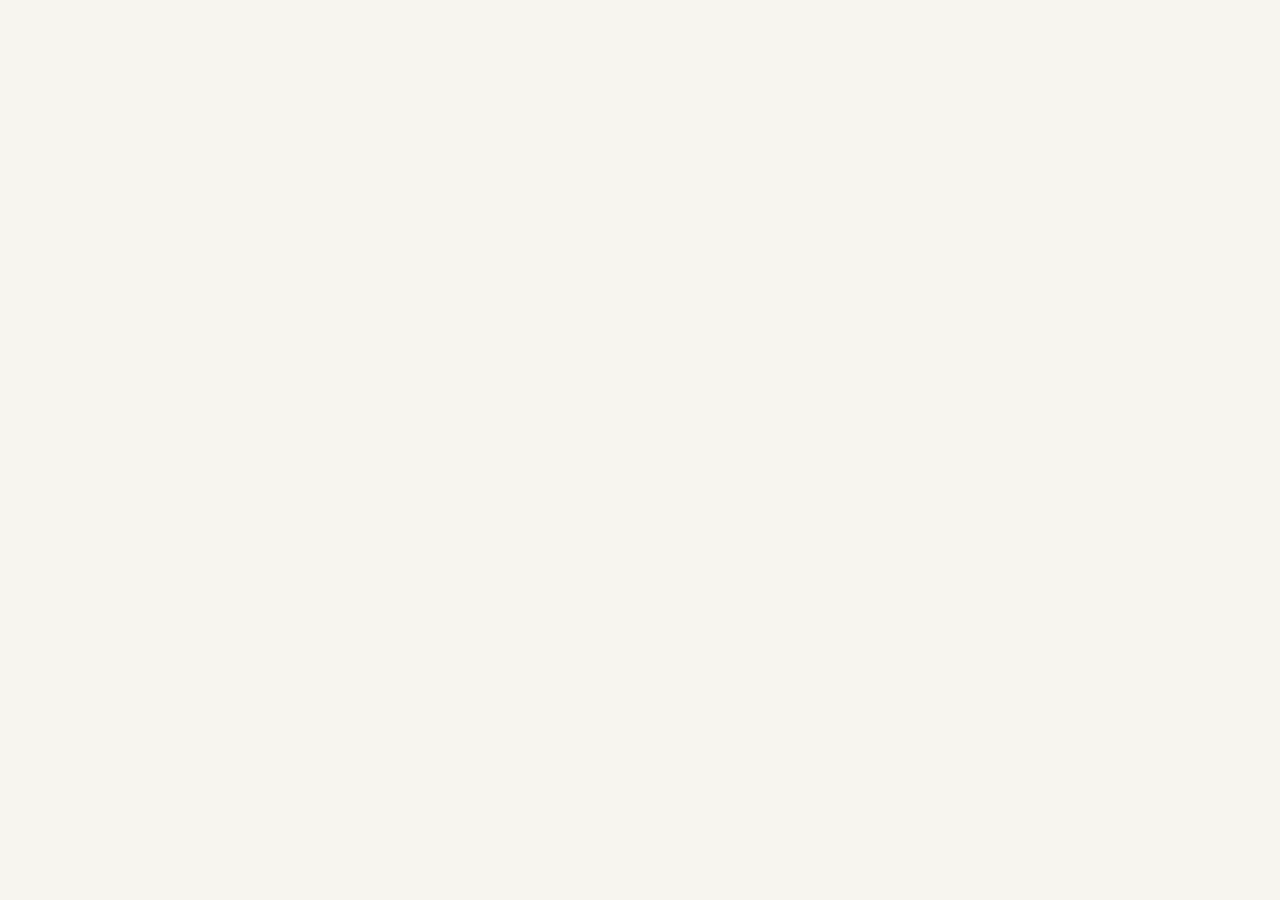
==== index.html @ 11431a20 "1st commit" ====
<!doctype html>
<html lang="fr">
  <head>
    <meta charset="utf-8">
    <meta name="viewport" content="width=device-width, initial-scale=1">
    <title>La Bibliotheque Partagee</title>
    <script>
      (function () {
        var locales = ["fr", "en", "es"];
        var parts = location.pathname.split("/").filter(Boolean).filter(function (part) { return part !== "index.html"; });
        var localeIndex = parts.findIndex(function (part) { return locales.indexOf(part) !== -1; });
        var root = localeIndex === -1 ? "" : "../".repeat(parts.length - localeIndex);
        document.write("<link rel=\"stylesheet\" href=\"" + root + "assets/styles.css\">");
        document.write("<script defer src=\"" + root + "assets/app.js\"><\\/script>");
      })();
    </script>
  </head>
  <body></body>
</html>
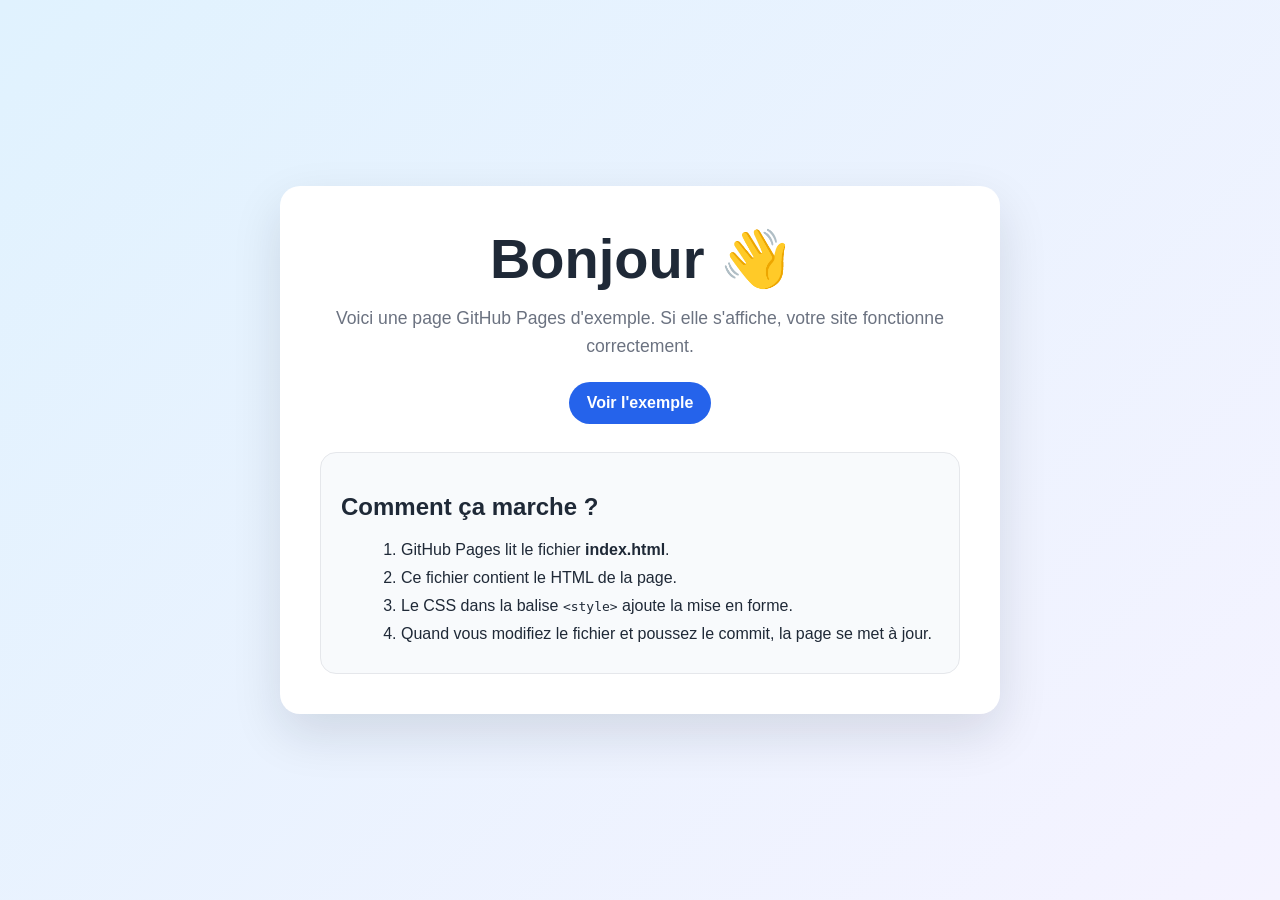
==== commit 6ccdda97: "Replace root index.html with a simple GitHub Pages example" ====
--- a/index.html
+++ b/index.html
@@ -1,19 +1,84 @@
 <!doctype html>
 <html lang="fr">
-  <head>
-    <meta charset="utf-8">
-    <meta name="viewport" content="width=device-width, initial-scale=1">
-    <title>La Bibliotheque Partagee</title>
-    <script>
-      (function () {
-        var locales = ["fr", "en", "es"];
-        var parts = location.pathname.split("/").filter(Boolean).filter(function (part) { return part !== "index.html"; });
-        var localeIndex = parts.findIndex(function (part) { return locales.indexOf(part) !== -1; });
-        var root = localeIndex === -1 ? "" : "../".repeat(parts.length - localeIndex);
-        document.write("<link rel=\"stylesheet\" href=\"" + root + "assets/styles.css\">");
-        document.write("<script defer src=\"" + root + "assets/app.js\"><\\/script>");
-      })();
-    </script>
-  </head>
-  <body></body>
-</html>
+<head>
+  <meta charset="utf-8">
+  <meta name="viewport" content="width=device-width, initial-scale=1">
+  <title>Page d'exemple</title>
+  <style>
+    :root {
+      color-scheme: light;
+      --bg: #f4f7fb;
+      --card: #ffffff;
+      --text: #1f2937;
+      --muted: #6b7280;
+      --accent: #2563eb;
+    }
+    * { box-sizing: border-box; }
+    body {
+      margin: 0;
+      min-height: 100vh;
+      display: grid;
+      place-items: center;
+      font-family: Arial, Helvetica, sans-serif;
+      background: linear-gradient(135deg, #e0f2fe, #f5f3ff);
+      color: var(--text);
+    }
+    .card {
+      width: min(720px, calc(100% - 32px));
+      background: var(--card);
+      border-radius: 20px;
+      padding: 40px;
+      box-shadow: 0 20px 50px rgba(15, 23, 42, 0.12);
+      text-align: center;
+    }
+    h1 {
+      margin: 0 0 12px;
+      font-size: clamp(2rem, 5vw, 3.5rem);
+    }
+    p {
+      margin: 0 0 22px;
+      color: var(--muted);
+      font-size: 1.1rem;
+      line-height: 1.6;
+    }
+    .button {
+      display: inline-block;
+      padding: 12px 18px;
+      border-radius: 999px;
+      background: var(--accent);
+      color: #fff;
+      text-decoration: none;
+      font-weight: 700;
+    }
+    .steps {
+      margin-top: 28px;
+      text-align: left;
+      background: #f8fafc;
+      border: 1px solid #e5e7eb;
+      border-radius: 16px;
+      padding: 20px;
+    }
+    .steps ol {
+      margin: 12px 0 0 20px;
+    }
+    .steps li { margin: 10px 0; }
+  </style>
+</head>
+<body>
+  <main class="card">
+    <h1>Bonjour 👋</h1>
+    <p>Voici une page GitHub Pages d'exemple. Si elle s'affiche, votre site fonctionne correctement.</p>
+    <a class="button" href="#exemple">Voir l'exemple</a>
+
+    <section class="steps" id="exemple">
+      <h2>Comment ça marche ?</h2>
+      <ol>
+        <li>GitHub Pages lit le fichier <strong>index.html</strong>.</li>
+        <li>Ce fichier contient le HTML de la page.</li>
+        <li>Le CSS dans la balise <code>&lt;style&gt;</code> ajoute la mise en forme.</li>
+        <li>Quand vous modifiez le fichier et poussez le commit, la page se met à jour.</li>
+      </ol>
+    </section>
+  </main>
+</body>
+</html>
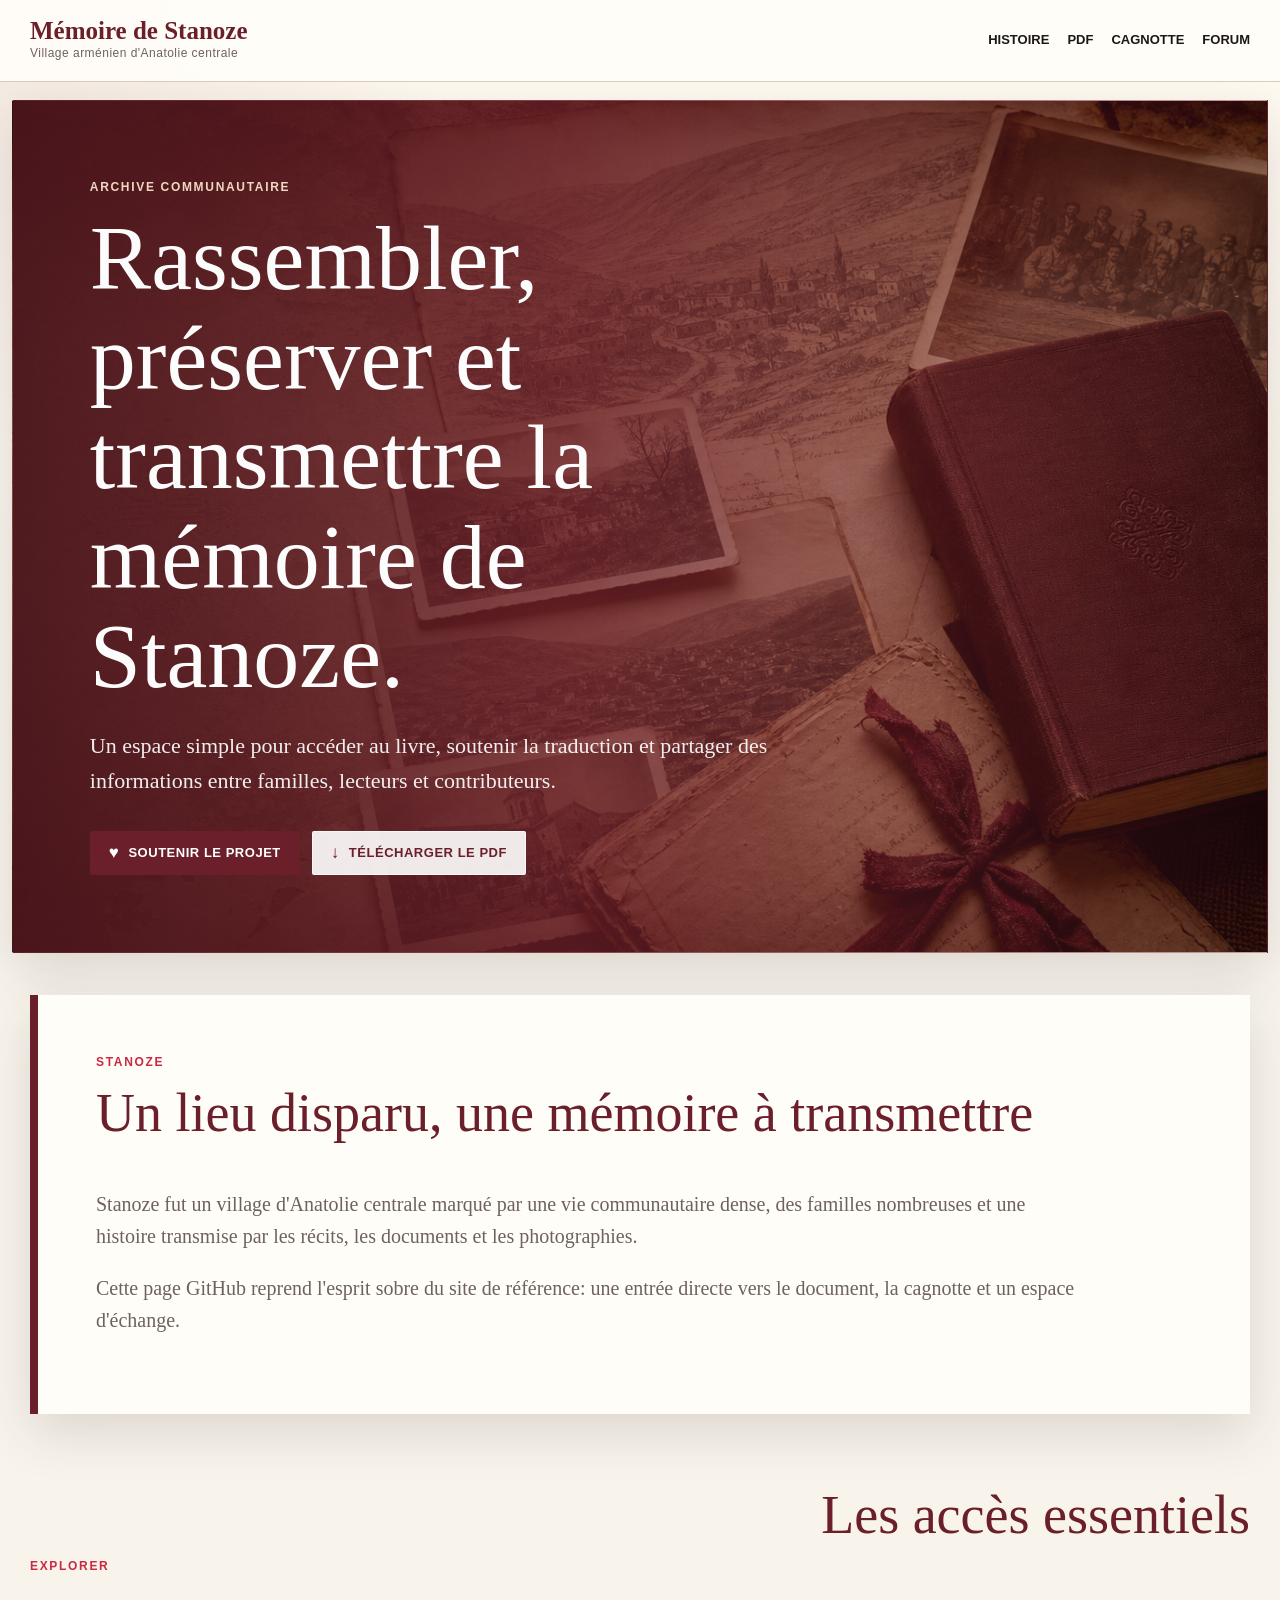
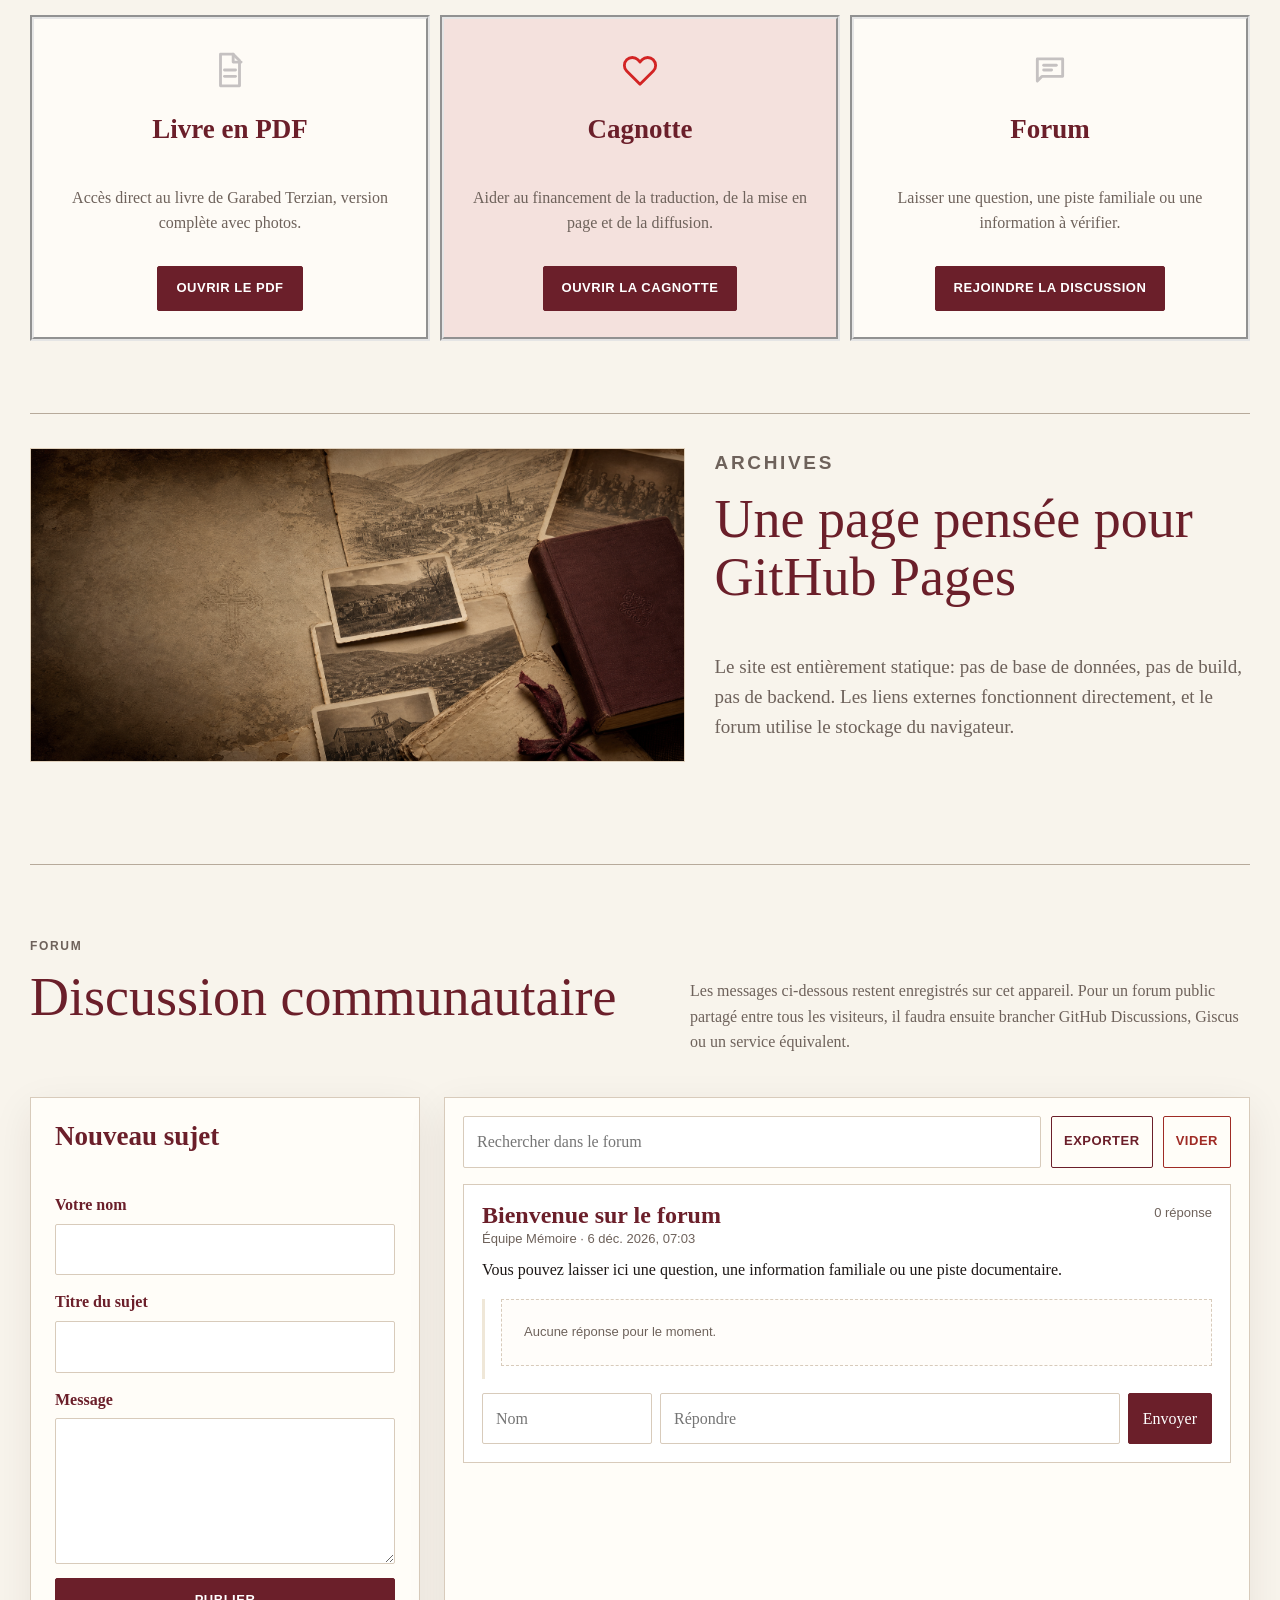
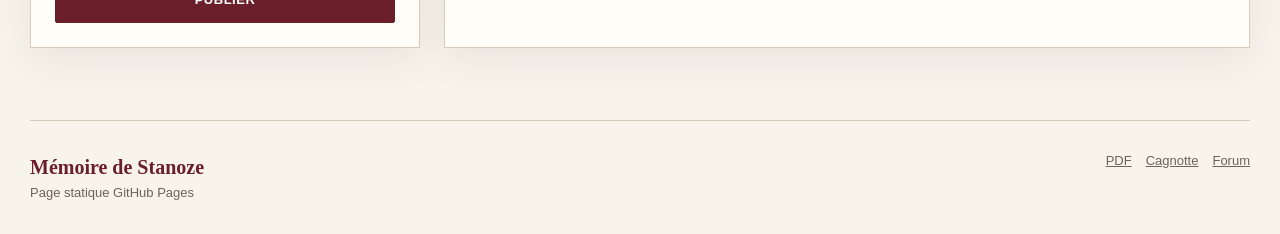
==== commit 8f6249c7: "update" ====
--- a/index.html
+++ b/index.html
@@ -1,84 +1,192 @@
 <!doctype html>
 <html lang="fr">
-<head>
-  <meta charset="utf-8">
-  <meta name="viewport" content="width=device-width, initial-scale=1">
-  <title>Page d'exemple</title>
-  <style>
-    :root {
-      color-scheme: light;
-      --bg: #f4f7fb;
-      --card: #ffffff;
-      --text: #1f2937;
-      --muted: #6b7280;
-      --accent: #2563eb;
-    }
-    * { box-sizing: border-box; }
-    body {
-      margin: 0;
-      min-height: 100vh;
-      display: grid;
-      place-items: center;
-      font-family: Arial, Helvetica, sans-serif;
-      background: linear-gradient(135deg, #e0f2fe, #f5f3ff);
-      color: var(--text);
-    }
-    .card {
-      width: min(720px, calc(100% - 32px));
-      background: var(--card);
-      border-radius: 20px;
-      padding: 40px;
-      box-shadow: 0 20px 50px rgba(15, 23, 42, 0.12);
-      text-align: center;
-    }
-    h1 {
-      margin: 0 0 12px;
-      font-size: clamp(2rem, 5vw, 3.5rem);
-    }
-    p {
-      margin: 0 0 22px;
-      color: var(--muted);
-      font-size: 1.1rem;
-      line-height: 1.6;
-    }
-    .button {
-      display: inline-block;
-      padding: 12px 18px;
-      border-radius: 999px;
-      background: var(--accent);
-      color: #fff;
-      text-decoration: none;
-      font-weight: 700;
-    }
-    .steps {
-      margin-top: 28px;
-      text-align: left;
-      background: #f8fafc;
-      border: 1px solid #e5e7eb;
-      border-radius: 16px;
-      padding: 20px;
-    }
-    .steps ol {
-      margin: 12px 0 0 20px;
-    }
-    .steps li { margin: 10px 0; }
-  </style>
-</head>
-<body>
-  <main class="card">
-    <h1>Bonjour 👋</h1>
-    <p>Voici une page GitHub Pages d'exemple. Si elle s'affiche, votre site fonctionne correctement.</p>
-    <a class="button" href="#exemple">Voir l'exemple</a>
+  <head>
+    <meta charset="utf-8">
+    <meta name="viewport" content="width=device-width, initial-scale=1">
+    <title>Mémoire de Stanoze</title>
+    <meta name="description" content="Mémoire de Stanoze : PDF, cagnotte et forum communautaire.">
+    <meta property="og:title" content="Mémoire de Stanoze">
+    <meta property="og:description" content="Rassembler, préserver et transmettre la mémoire de Stanoze.">
+    <meta property="og:type" content="website">
+    <link rel="preload" as="image" href="assets/archive-hero.png">
+    <link rel="stylesheet" href="styles.css">
+    <script defer src="script.js"></script>
+  </head>
+  <body>
+    <a class="skip-link" href="#contenu">Aller au contenu</a>
 
-    <section class="steps" id="exemple">
-      <h2>Comment ça marche ?</h2>
-      <ol>
-        <li>GitHub Pages lit le fichier <strong>index.html</strong>.</li>
-        <li>Ce fichier contient le HTML de la page.</li>
-        <li>Le CSS dans la balise <code>&lt;style&gt;</code> ajoute la mise en forme.</li>
-        <li>Quand vous modifiez le fichier et poussez le commit, la page se met à jour.</li>
-      </ol>
-    </section>
-  </main>
-</body>
-</html>+    <header class="site-header" id="accueil">
+      <div class="header-inner">
+        <a class="brand" href="#accueil" aria-label="Accueil">
+          <span class="brand-title">Mémoire de Stanoze</span>
+          <span class="brand-subtitle">Village arménien d'Anatolie centrale</span>
+        </a>
+
+        <button class="menu-toggle" type="button" aria-expanded="false" aria-controls="site-nav">
+          <span></span>
+          <span></span>
+          <span></span>
+          <span class="sr-only">Menu</span>
+        </button>
+
+        <nav class="site-nav" id="site-nav" aria-label="Navigation principale">
+          <a href="#histoire">Histoire</a>
+          <a href="#documents">PDF</a>
+          <a href="#soutenir">Cagnotte</a>
+          <a href="#forum">Forum</a>
+        </nav>
+      </div>
+    </header>
+
+    <main id="contenu">
+      <section class="hero">
+        <div class="hero-copy">
+          <p class="kicker">Archive communautaire</p>
+          <h1>Rassembler, préserver et transmettre la mémoire de Stanoze.</h1>
+          <p>
+            Un espace simple pour accéder au livre, soutenir la traduction et
+            partager des informations entre familles, lecteurs et contributeurs.
+          </p>
+          <div class="hero-actions" aria-label="Actions principales">
+            <a class="button button-primary" data-link="donation" href="https://app.lacagnottedesproches.fr/cagnotte/histoire-des-armeniens-de-stanoze/" target="_blank" rel="noreferrer">
+              <span class="icon" aria-hidden="true">♥</span>
+              Soutenir le projet
+            </a>
+            <a class="button button-light" data-link="pdf" href="https://memoire-stanoze.org/wp-content/uploads/2026/06/Garabed-Terzian-Stanoze-version-complete-avec-photos-beta.pdf" target="_blank" rel="noreferrer">
+              <span class="icon" aria-hidden="true">↓</span>
+              Télécharger le PDF
+            </a>
+          </div>
+        </div>
+      </section>
+
+      <section class="quote-panel" id="histoire" aria-labelledby="histoire-title">
+        <div class="section-label">Stanoze</div>
+        <h2 id="histoire-title">Un lieu disparu, une mémoire à transmettre</h2>
+        <p>
+          Stanoze fut un village d'Anatolie centrale marqué par une vie
+          communautaire dense, des familles nombreuses et une histoire transmise
+          par les récits, les documents et les photographies.
+        </p>
+        <p>
+          Cette page GitHub reprend l'esprit sobre du site de référence: une
+          entrée directe vers le document, la cagnotte et un espace d'échange.
+        </p>
+      </section>
+
+      <section class="explore" aria-labelledby="explore-title">
+        <div class="section-heading">
+          <p class="section-label">Explorer</p>
+          <h2 id="explore-title">Les accès essentiels</h2>
+        </div>
+
+        <div class="card-grid">
+          <article class="feature-card" id="documents">
+            <div class="feature-icon" aria-hidden="true">
+              <svg viewBox="0 0 24 24" focusable="false">
+                <path d="M6 2h8l4 4v16H6z"></path>
+                <path d="M14 2v5h5"></path>
+                <path d="M8.5 12h7"></path>
+                <path d="M8.5 16h7"></path>
+              </svg>
+            </div>
+            <h3>Livre en PDF</h3>
+            <p>Accès direct au livre de Garabed Terzian, version complète avec photos.</p>
+            <a class="card-link" data-link="pdf" href="https://memoire-stanoze.org/wp-content/uploads/2026/06/Garabed-Terzian-Stanoze-version-complete-avec-photos-beta.pdf" target="_blank" rel="noreferrer">Ouvrir le PDF</a>
+          </article>
+
+          <article class="feature-card support" id="soutenir">
+            <div class="feature-icon" aria-hidden="true">
+              <svg viewBox="0 0 24 24" focusable="false">
+                <path d="M20.4 5.6a5 5 0 0 0-7.1 0L12 6.9l-1.3-1.3a5 5 0 0 0-7.1 7.1L12 21l8.4-8.3a5 5 0 0 0 0-7.1z"></path>
+              </svg>
+            </div>
+            <h3>Cagnotte</h3>
+            <p>Aider au financement de la traduction, de la mise en page et de la diffusion.</p>
+            <a class="card-link" data-link="donation" href="https://app.lacagnottedesproches.fr/cagnotte/histoire-des-armeniens-de-stanoze/" target="_blank" rel="noreferrer">Ouvrir la cagnotte</a>
+          </article>
+
+          <article class="feature-card" id="forum-card">
+            <div class="feature-icon" aria-hidden="true">
+              <svg viewBox="0 0 24 24" focusable="false">
+                <path d="M4 5h16v11H7l-3 3z"></path>
+                <path d="M8 9h8"></path>
+                <path d="M8 12h5"></path>
+              </svg>
+            </div>
+            <h3>Forum</h3>
+            <p>Laisser une question, une piste familiale ou une information à vérifier.</p>
+            <a class="card-link" href="#forum">Rejoindre la discussion</a>
+          </article>
+        </div>
+      </section>
+
+      <section class="archive-band" aria-labelledby="archive-title">
+        <div class="archive-image" role="img" aria-label="Composition d'archives, livre et photographies anciennes"></div>
+        <div class="archive-copy">
+          <p class="section-label">Archives</p>
+          <h2 id="archive-title">Une page pensée pour GitHub Pages</h2>
+          <p>
+            Le site est entièrement statique: pas de base de données, pas de
+            build, pas de backend. Les liens externes fonctionnent directement,
+            et le forum utilise le stockage du navigateur.
+          </p>
+        </div>
+      </section>
+
+      <section class="forum-section" id="forum" aria-labelledby="forum-title">
+        <div class="section-heading forum-heading">
+          <div>
+            <p class="section-label">Forum</p>
+            <h2 id="forum-title">Discussion communautaire</h2>
+          </div>
+          <p>
+            Les messages ci-dessous restent enregistrés sur cet appareil. Pour
+            un forum public partagé entre tous les visiteurs, il faudra ensuite
+            brancher GitHub Discussions, Giscus ou un service équivalent.
+          </p>
+        </div>
+
+        <div class="forum-layout">
+          <form class="forum-form" id="topic-form">
+            <h3>Nouveau sujet</h3>
+            <label>
+              Votre nom
+              <input id="author" name="author" type="text" autocomplete="name" maxlength="50" required>
+            </label>
+            <label>
+              Titre du sujet
+              <input id="title" name="title" type="text" maxlength="90" required>
+            </label>
+            <label>
+              Message
+              <textarea id="message" name="message" maxlength="1200" required></textarea>
+            </label>
+            <button class="button button-primary" type="submit">Publier</button>
+          </form>
+
+          <div class="forum-list-panel">
+            <div class="forum-tools">
+              <input id="forum-search" type="search" placeholder="Rechercher dans le forum">
+              <button class="small-button" id="export-forum" type="button">Exporter</button>
+              <button class="small-button danger" id="clear-forum" type="button">Vider</button>
+            </div>
+            <div id="topics" class="topics" aria-live="polite"></div>
+          </div>
+        </div>
+      </section>
+    </main>
+
+    <footer class="site-footer">
+      <div>
+        <strong>Mémoire de Stanoze</strong>
+        <span>Page statique GitHub Pages</span>
+      </div>
+      <div class="footer-links">
+        <a data-link="pdf" href="https://memoire-stanoze.org/wp-content/uploads/2026/06/Garabed-Terzian-Stanoze-version-complete-avec-photos-beta.pdf" target="_blank" rel="noreferrer">PDF</a>
+        <a data-link="donation" href="https://app.lacagnottedesproches.fr/cagnotte/histoire-des-armeniens-de-stanoze/" target="_blank" rel="noreferrer">Cagnotte</a>
+        <a href="#forum">Forum</a>
+      </div>
+    </footer>
+  </body>
+</html>
--- a/styles.css
+++ b/styles.css
@@ -0,0 +1,669 @@
+:root {
+  color-scheme: light;
+  --paper: #f8f4ec;
+  --paper-deep: #efe7d8;
+  --ink: #1d1715;
+  --muted: #6e625b;
+  --line: #d8cbbb;
+  --line-strong: #b7aa9b;
+  --wine: #6b1f2a;
+  --wine-deep: #4c161d;
+  --rose: #ca2942;
+  --stone: #c5c1c1;
+  --white: #fffdf8;
+  --shadow: 0 18px 50px rgba(49, 28, 24, 0.14);
+  --serif: "Times New Roman", Times, Georgia, serif;
+  --sans: Montserrat, Arial, Helvetica, sans-serif;
+}
+
+* {
+  box-sizing: border-box;
+}
+
+html {
+  scroll-behavior: smooth;
+}
+
+body {
+  margin: 0;
+  color: var(--ink);
+  background:
+    radial-gradient(circle at top left, rgba(107, 31, 42, 0.08), transparent 28rem),
+    linear-gradient(180deg, #fffaf2, var(--paper) 38rem);
+  font-family: var(--serif);
+  line-height: 1.6;
+}
+
+a {
+  color: inherit;
+}
+
+button,
+input,
+textarea {
+  font: inherit;
+}
+
+.skip-link,
+.sr-only {
+  position: absolute;
+  width: 1px;
+  height: 1px;
+  overflow: hidden;
+  clip: rect(0, 0, 0, 0);
+}
+
+.skip-link:focus {
+  z-index: 50;
+  width: auto;
+  height: auto;
+  clip: auto;
+  top: 12px;
+  left: 12px;
+  padding: 10px 14px;
+  background: var(--wine);
+  color: white;
+}
+
+.site-header {
+  position: sticky;
+  top: 0;
+  z-index: 20;
+  border-bottom: 1px solid var(--line);
+  background: rgba(255, 253, 248, 0.94);
+  backdrop-filter: blur(14px);
+}
+
+.header-inner {
+  width: min(1220px, calc(100% - 32px));
+  display: flex;
+  align-items: center;
+  justify-content: space-between;
+  gap: 22px;
+  margin: 0 auto;
+  padding: 18px 0;
+}
+
+.brand {
+  display: grid;
+  text-decoration: none;
+}
+
+.brand-title {
+  color: var(--wine);
+  font-size: 25px;
+  font-weight: 700;
+  line-height: 1.05;
+}
+
+.brand-subtitle {
+  color: var(--muted);
+  font-family: var(--sans);
+  font-size: 12px;
+  letter-spacing: 0.04em;
+}
+
+.site-nav {
+  display: flex;
+  align-items: center;
+  gap: 18px;
+  font-family: var(--sans);
+  font-size: 13px;
+  font-weight: 600;
+  text-transform: uppercase;
+}
+
+.site-nav a {
+  position: relative;
+  text-decoration: none;
+}
+
+.site-nav a::after {
+  position: absolute;
+  left: 0;
+  bottom: -7px;
+  width: 0;
+  height: 2px;
+  content: "";
+  background: var(--wine);
+  transition: width 180ms ease;
+}
+
+.site-nav a:hover::after,
+.site-nav a:focus-visible::after {
+  width: 100%;
+}
+
+.menu-toggle {
+  display: none;
+  width: 44px;
+  height: 40px;
+  border: 1px solid var(--line);
+  border-radius: 2px;
+  background: var(--white);
+  color: var(--wine);
+}
+
+.menu-toggle span:not(.sr-only) {
+  display: block;
+  width: 20px;
+  height: 2px;
+  margin: 5px auto;
+  background: currentColor;
+}
+
+.hero {
+  min-height: 520px;
+  display: grid;
+  align-items: stretch;
+  margin: 18px auto 0;
+  width: min(1500px, calc(100% - 24px));
+  border: 1px solid rgba(107, 31, 42, 0.26);
+  background:
+    linear-gradient(90deg, rgba(76, 22, 29, 0.94), rgba(107, 31, 42, 0.78) 44%, rgba(107, 31, 42, 0.2)),
+    url("assets/archive-hero.png") center right / cover no-repeat;
+  box-shadow: var(--shadow);
+}
+
+.hero-copy {
+  width: min(900px, 100%);
+  padding: clamp(34px, 6vw, 82px);
+  color: #fcfcfc;
+}
+
+.kicker,
+.section-label {
+  margin: 0 0 12px;
+  color: var(--rose);
+  font-family: var(--sans);
+  font-size: 12px;
+  font-weight: 800;
+  letter-spacing: 0.14em;
+  text-transform: uppercase;
+}
+
+.hero .kicker {
+  color: #f1d7c3;
+}
+
+h1,
+h2,
+h3,
+p {
+  margin-top: 0;
+}
+
+h1,
+h2,
+h3 {
+  line-height: 1.08;
+}
+
+h1 {
+  max-width: 760px;
+  margin-bottom: 22px;
+  font-size: clamp(48px, 8vw, 92px);
+  font-weight: 500;
+}
+
+h2 {
+  color: var(--wine);
+  font-size: clamp(32px, 5vw, 54px);
+  font-weight: 500;
+}
+
+h3 {
+  color: var(--wine);
+  font-size: 27px;
+  font-weight: 600;
+}
+
+.hero p:not(.kicker) {
+  max-width: 680px;
+  color: rgba(255, 255, 255, 0.92);
+  font-size: clamp(18px, 2vw, 22px);
+}
+
+.hero-actions {
+  display: flex;
+  flex-wrap: wrap;
+  gap: 12px;
+  margin-top: 32px;
+}
+
+.button,
+.card-link,
+.small-button {
+  min-height: 44px;
+  display: inline-flex;
+  align-items: center;
+  justify-content: center;
+  gap: 9px;
+  border: 1px solid var(--wine);
+  border-radius: 2px;
+  padding: 11px 18px;
+  font-family: var(--sans);
+  font-size: 13px;
+  font-weight: 800;
+  letter-spacing: 0.04em;
+  text-decoration: none;
+  text-transform: uppercase;
+  cursor: pointer;
+}
+
+.button-primary,
+.card-link {
+  background: var(--wine);
+  color: #fff;
+}
+
+.button-primary:hover,
+.card-link:hover {
+  background: var(--wine-deep);
+}
+
+.button-light {
+  border-color: rgba(255, 255, 255, 0.66);
+  background: rgba(255, 255, 255, 0.9);
+  color: var(--wine);
+}
+
+.icon {
+  font-size: 17px;
+  line-height: 1;
+}
+
+.quote-panel,
+.explore,
+.forum-section {
+  width: min(1220px, calc(100% - 32px));
+  margin: 0 auto;
+}
+
+.quote-panel {
+  position: relative;
+  margin-top: 42px;
+  padding: clamp(34px, 5vw, 58px);
+  border-left: 8px solid var(--wine);
+  background: var(--white);
+  box-shadow: var(--shadow);
+}
+
+.quote-panel p {
+  max-width: 980px;
+  color: var(--muted);
+  font-size: 20px;
+}
+
+.explore,
+.forum-section {
+  padding: 72px 0;
+}
+
+.section-heading {
+  display: flex;
+  align-items: end;
+  justify-content: space-between;
+  gap: 28px;
+  margin-bottom: 26px;
+}
+
+.card-grid {
+  display: grid;
+  grid-template-columns: repeat(3, minmax(0, 1fr));
+  gap: 10px;
+}
+
+.feature-card {
+  min-height: 286px;
+  display: grid;
+  align-content: start;
+  gap: 14px;
+  border: 4px groove #e5e5e5;
+  padding: 26px;
+  background: rgba(255, 253, 248, 0.84);
+}
+
+.feature-card.support {
+  background: rgba(202, 41, 66, 0.09);
+}
+
+.feature-icon {
+  display: grid;
+  place-items: center;
+  width: 50px;
+  height: 50px;
+  margin: 0 auto 6px;
+  color: var(--stone);
+}
+
+.feature-card.support .feature-icon {
+  color: #d32424;
+}
+
+.feature-icon svg {
+  width: 38px;
+  height: 38px;
+  fill: none;
+  stroke: currentColor;
+  stroke-linecap: round;
+  stroke-linejoin: round;
+  stroke-width: 1.8;
+}
+
+.feature-card h3,
+.feature-card p {
+  text-align: center;
+}
+
+.feature-card p {
+  color: var(--muted);
+}
+
+.feature-card .card-link {
+  justify-self: center;
+  margin-top: auto;
+}
+
+.archive-band {
+  display: grid;
+  grid-template-columns: minmax(0, 1.1fr) minmax(320px, 0.9fr);
+  gap: 30px;
+  width: min(1220px, calc(100% - 32px));
+  margin: 0 auto 30px;
+  padding: 34px 0 72px;
+  border-top: 1px solid var(--line-strong);
+}
+
+.archive-image {
+  min-height: 310px;
+  border: 1px solid var(--line);
+  background: url("assets/archive-hero.png") center / cover no-repeat;
+  filter: sepia(0.12);
+}
+
+.archive-copy {
+  align-self: center;
+}
+
+.archive-copy p {
+  color: var(--muted);
+  font-size: 19px;
+}
+
+.forum-section {
+  border-top: 1px solid var(--line-strong);
+}
+
+.forum-heading p {
+  max-width: 560px;
+  color: var(--muted);
+}
+
+.forum-layout {
+  display: grid;
+  grid-template-columns: minmax(290px, 390px) minmax(0, 1fr);
+  gap: 24px;
+}
+
+.forum-form,
+.forum-list-panel {
+  border: 1px solid var(--line);
+  background: var(--white);
+  box-shadow: 0 12px 38px rgba(49, 28, 24, 0.08);
+}
+
+.forum-form {
+  display: grid;
+  gap: 14px;
+  padding: 24px;
+}
+
+label {
+  display: grid;
+  gap: 6px;
+  color: var(--wine);
+  font-weight: 700;
+}
+
+input,
+textarea {
+  width: 100%;
+  border: 1px solid var(--line);
+  border-radius: 2px;
+  padding: 12px 13px;
+  background: #fff;
+  color: var(--ink);
+}
+
+textarea {
+  min-height: 146px;
+  resize: vertical;
+}
+
+input:focus,
+textarea:focus,
+button:focus-visible,
+a:focus-visible {
+  outline: 3px solid rgba(202, 41, 66, 0.32);
+  outline-offset: 2px;
+}
+
+.forum-list-panel {
+  padding: 18px;
+}
+
+.forum-tools {
+  display: grid;
+  grid-template-columns: minmax(0, 1fr) auto auto;
+  gap: 10px;
+  margin-bottom: 16px;
+}
+
+.small-button {
+  min-height: 42px;
+  padding: 8px 12px;
+  background: var(--white);
+  color: var(--wine);
+}
+
+.small-button.danger {
+  border-color: #9f2b25;
+  color: #9f2b25;
+}
+
+.topics {
+  display: grid;
+  gap: 14px;
+}
+
+.topic {
+  border: 1px solid var(--line);
+  padding: 18px;
+  background: #fff;
+}
+
+.topic-header {
+  display: flex;
+  justify-content: space-between;
+  gap: 14px;
+  margin-bottom: 8px;
+}
+
+.topic-title {
+  margin: 0;
+  color: var(--wine);
+  font-size: 24px;
+}
+
+.topic-meta,
+.reply-meta,
+.empty-state {
+  color: var(--muted);
+  font-family: var(--sans);
+  font-size: 13px;
+}
+
+.topic-message {
+  white-space: pre-wrap;
+}
+
+.reply-list {
+  display: grid;
+  gap: 10px;
+  margin-top: 16px;
+  padding-left: 16px;
+  border-left: 3px solid var(--paper-deep);
+}
+
+.reply {
+  padding: 12px;
+  background: var(--paper);
+}
+
+.reply p {
+  margin-bottom: 0;
+  white-space: pre-wrap;
+}
+
+.reply-form {
+  display: grid;
+  grid-template-columns: 170px minmax(0, 1fr) auto;
+  gap: 8px;
+  margin-top: 14px;
+}
+
+.reply-form input {
+  min-height: 42px;
+}
+
+.reply-form button {
+  min-height: 42px;
+  border: 1px solid var(--wine);
+  border-radius: 2px;
+  padding: 8px 14px;
+  background: var(--wine);
+  color: #fff;
+  cursor: pointer;
+}
+
+.empty-state {
+  border: 1px dashed var(--line);
+  padding: 22px;
+  background: rgba(255, 253, 248, 0.68);
+}
+
+.site-footer {
+  width: min(1220px, calc(100% - 32px));
+  display: flex;
+  justify-content: space-between;
+  gap: 20px;
+  margin: 0 auto;
+  padding: 30px 0;
+  border-top: 1px solid var(--line);
+  color: var(--muted);
+  font-family: var(--sans);
+  font-size: 13px;
+}
+
+.site-footer strong {
+  display: block;
+  color: var(--wine);
+  font-family: var(--serif);
+  font-size: 20px;
+}
+
+.footer-links {
+  display: flex;
+  gap: 14px;
+}
+
+.not-found {
+  min-height: 100vh;
+  display: grid;
+  place-items: center;
+  padding: 24px;
+}
+
+.not-found-panel {
+  max-width: 620px;
+  padding: 42px;
+  border: 1px solid var(--line);
+  background: var(--white);
+  box-shadow: var(--shadow);
+}
+
+@media (max-width: 920px) {
+  .menu-toggle {
+    display: inline-block;
+  }
+
+  .site-nav {
+    position: absolute;
+    top: 100%;
+    right: 16px;
+    left: 16px;
+    display: none;
+    flex-direction: column;
+    align-items: stretch;
+    gap: 0;
+    border: 1px solid var(--line);
+    background: var(--white);
+    box-shadow: var(--shadow);
+  }
+
+  .site-nav.open {
+    display: flex;
+  }
+
+  .site-nav a {
+    padding: 14px 16px;
+    border-bottom: 1px solid var(--line);
+  }
+
+  .site-nav a:last-child {
+    border-bottom: 0;
+  }
+
+  .card-grid,
+  .archive-band,
+  .forum-layout {
+    grid-template-columns: 1fr;
+  }
+
+  .section-heading {
+    align-items: start;
+    flex-direction: column;
+  }
+}
+
+@media (max-width: 640px) {
+  .hero {
+    min-height: 620px;
+    background:
+      linear-gradient(180deg, rgba(76, 22, 29, 0.94), rgba(107, 31, 42, 0.72)),
+      url("assets/archive-hero.png") center / cover no-repeat;
+  }
+
+  .hero-copy {
+    padding: 34px 22px;
+  }
+
+  .hero-actions,
+  .site-footer,
+  .footer-links,
+  .topic-header {
+    align-items: stretch;
+    flex-direction: column;
+  }
+
+  .button,
+  .card-link {
+    width: 100%;
+  }
+
+  .reply-form,
+  .forum-tools {
+    grid-template-columns: 1fr;
+  }
+}
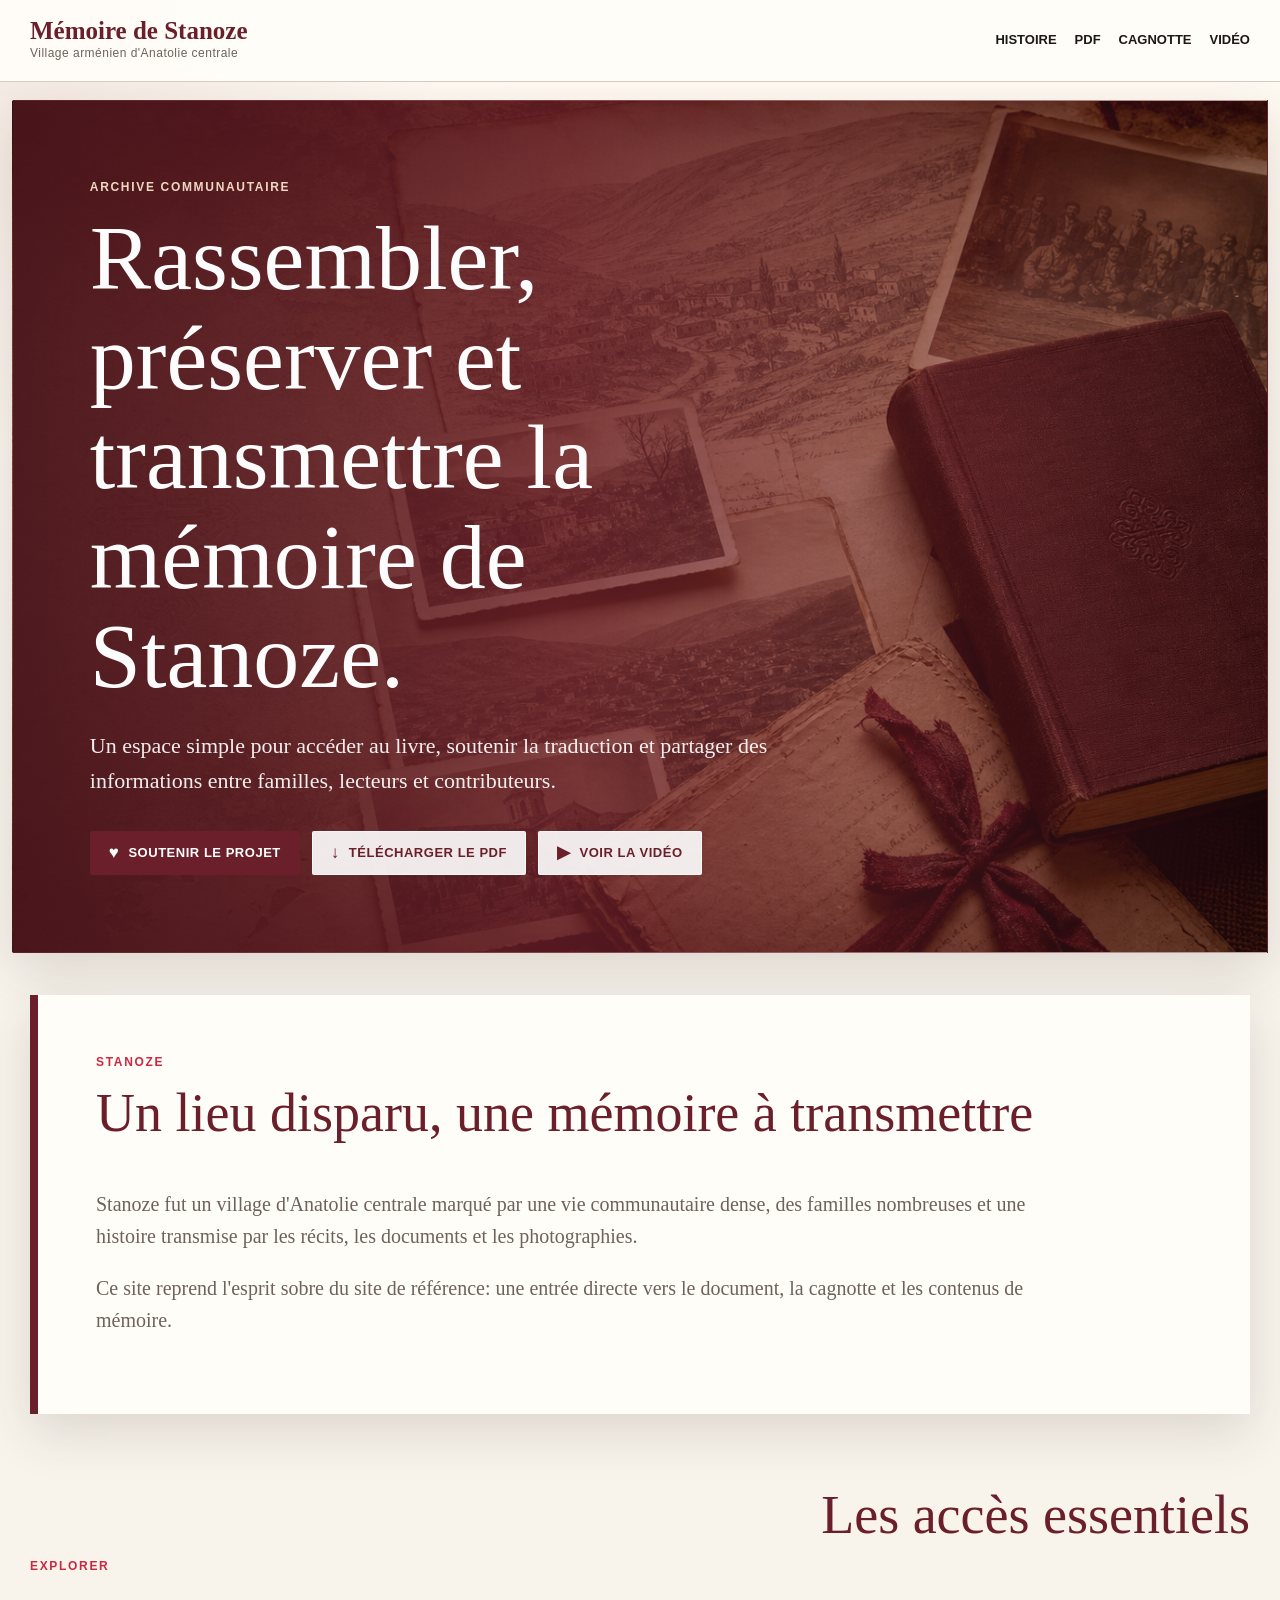
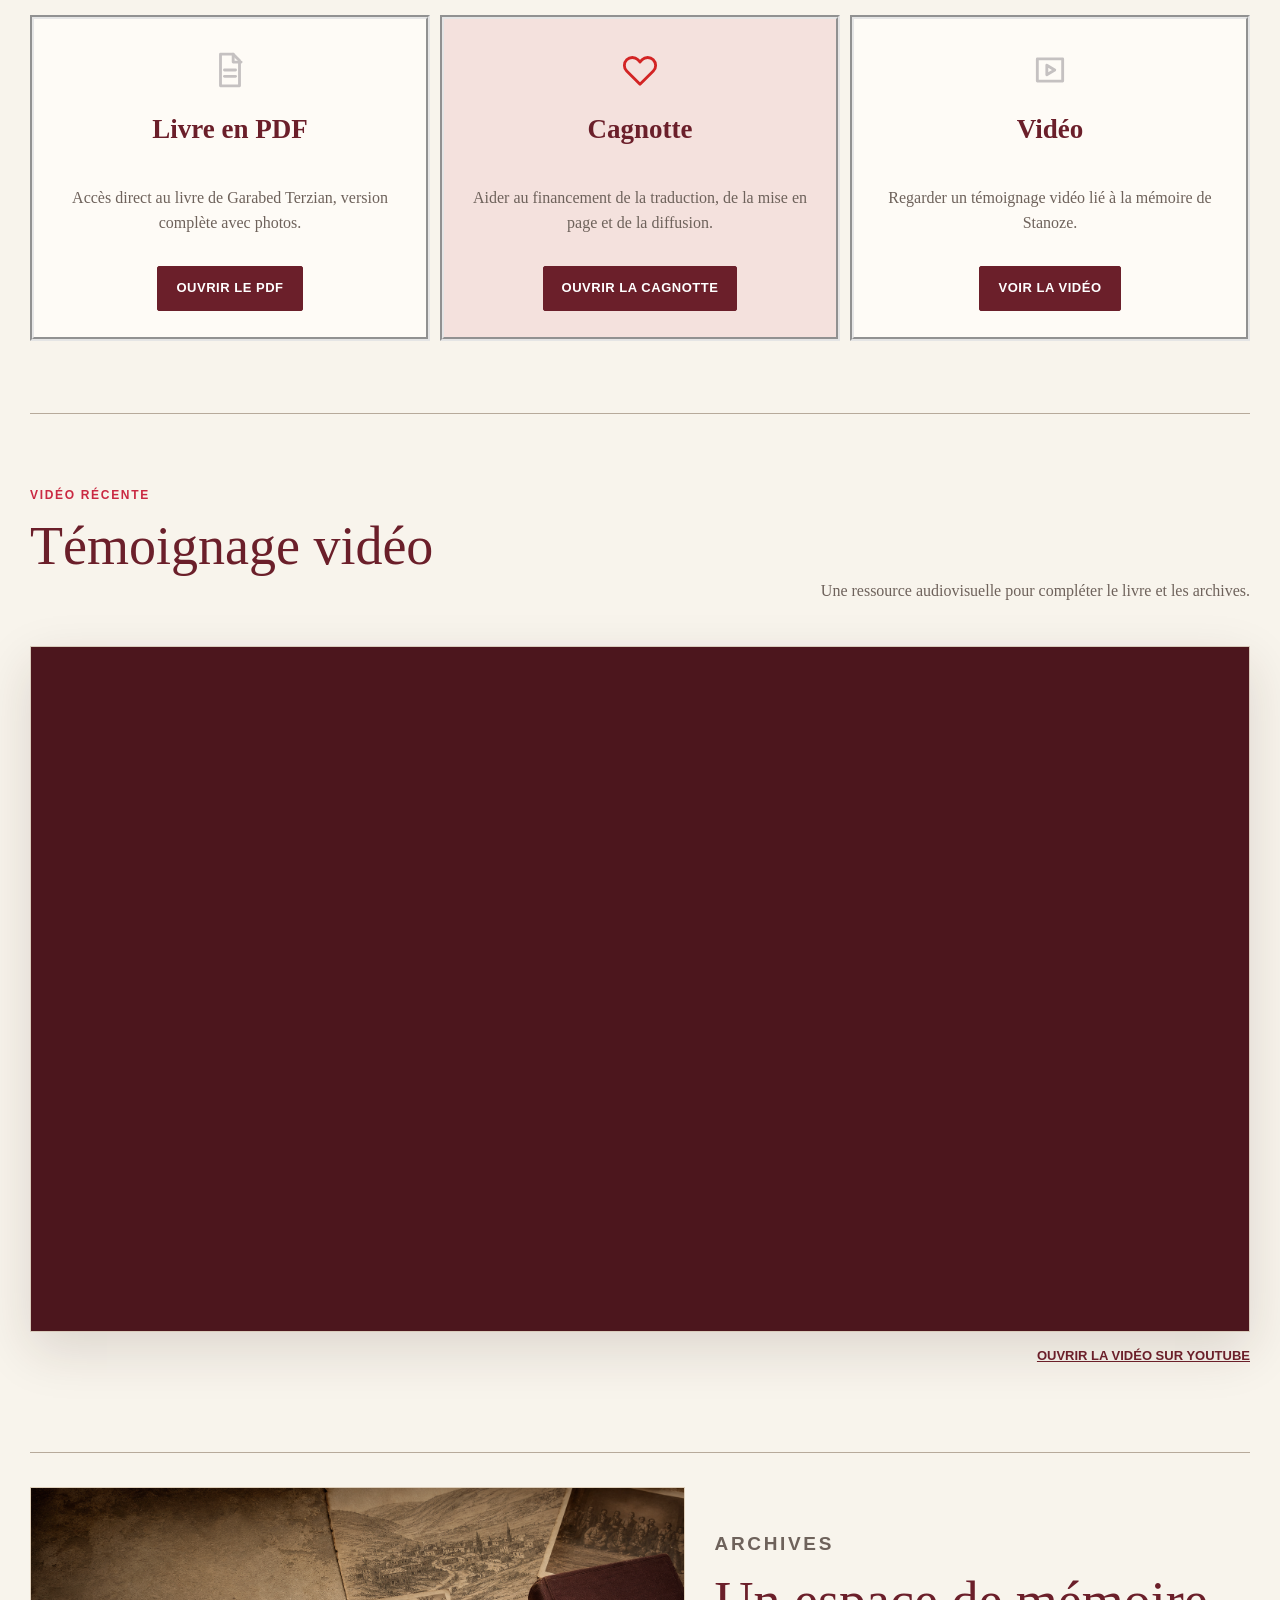
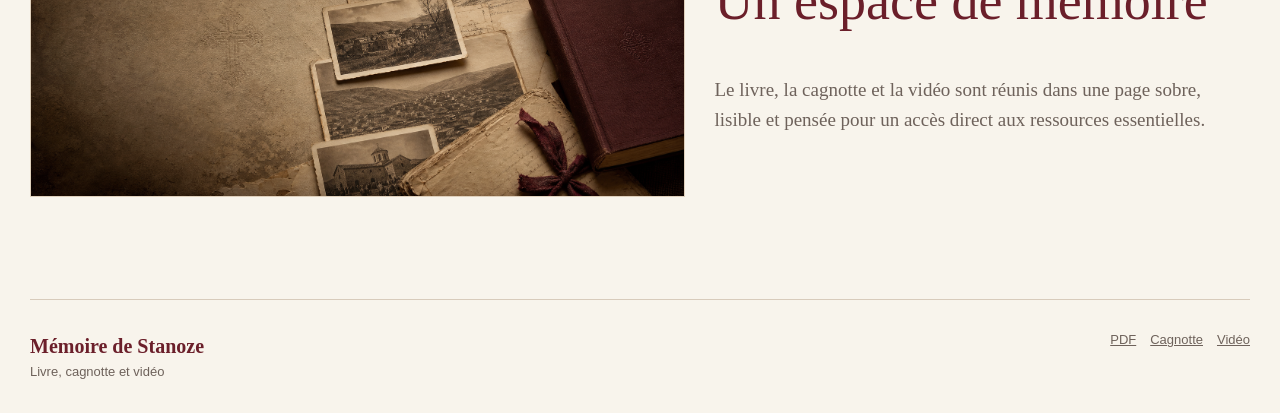
==== commit 42c5bbbc: "ajout de la vidéo et clean de la page et forum" ====
--- a/index.html
+++ b/index.html
@@ -4,7 +4,7 @@
     <meta charset="utf-8">
     <meta name="viewport" content="width=device-width, initial-scale=1">
     <title>Mémoire de Stanoze</title>
-    <meta name="description" content="Mémoire de Stanoze : PDF, cagnotte et forum communautaire.">
+    <meta name="description" content="Mémoire de Stanoze : livre, cagnotte et vidéo.">
     <meta property="og:title" content="Mémoire de Stanoze">
     <meta property="og:description" content="Rassembler, préserver et transmettre la mémoire de Stanoze.">
     <meta property="og:type" content="website">
@@ -33,7 +33,7 @@
           <a href="#histoire">Histoire</a>
           <a href="#documents">PDF</a>
           <a href="#soutenir">Cagnotte</a>
-          <a href="#forum">Forum</a>
+          <a href="#video">Vidéo</a>
         </nav>
       </div>
     </header>
@@ -56,6 +56,10 @@
               <span class="icon" aria-hidden="true">↓</span>
               Télécharger le PDF
             </a>
+            <a class="button button-light" href="#video">
+              <span class="icon" aria-hidden="true">▶</span>
+              Voir la vidéo
+            </a>
           </div>
         </div>
       </section>
@@ -69,8 +73,8 @@
           par les récits, les documents et les photographies.
         </p>
         <p>
-          Cette page GitHub reprend l'esprit sobre du site de référence: une
-          entrée directe vers le document, la cagnotte et un espace d'échange.
+          Ce site reprend l'esprit sobre du site de référence: une entrée
+          directe vers le document, la cagnotte et les contenus de mémoire.
         </p>
       </section>
 
@@ -106,73 +110,53 @@
             <a class="card-link" data-link="donation" href="https://app.lacagnottedesproches.fr/cagnotte/histoire-des-armeniens-de-stanoze/" target="_blank" rel="noreferrer">Ouvrir la cagnotte</a>
           </article>
 
-          <article class="feature-card" id="forum-card">
+          <article class="feature-card" id="video-card">
             <div class="feature-icon" aria-hidden="true">
               <svg viewBox="0 0 24 24" focusable="false">
-                <path d="M4 5h16v11H7l-3 3z"></path>
-                <path d="M8 9h8"></path>
-                <path d="M8 12h5"></path>
+                <path d="M4 5h16v14H4z"></path>
+                <path d="M10 9l5 3-5 3z"></path>
               </svg>
             </div>
-            <h3>Forum</h3>
-            <p>Laisser une question, une piste familiale ou une information à vérifier.</p>
-            <a class="card-link" href="#forum">Rejoindre la discussion</a>
+            <h3>Vidéo</h3>
+            <p>Regarder un témoignage vidéo lié à la mémoire de Stanoze.</p>
+            <a class="card-link" href="#video">Voir la vidéo</a>
           </article>
         </div>
+      </section>
+
+      <section class="video-section" id="video" aria-labelledby="video-title">
+        <div class="section-heading">
+          <div>
+            <p class="section-label">Vidéo récente</p>
+            <h2 id="video-title">Témoignage vidéo</h2>
+          </div>
+          <p>
+            Une ressource audiovisuelle pour compléter le livre et les archives.
+          </p>
+        </div>
+        <div class="video-frame">
+          <iframe
+            src="https://www.youtube-nocookie.com/embed/lPQADpsjyA0"
+            title="Vidéo Mémoire de Stanoze"
+            loading="lazy"
+            allow="accelerometer; autoplay; clipboard-write; encrypted-media; gyroscope; picture-in-picture; web-share"
+            allowfullscreen>
+          </iframe>
+        </div>
+        <p class="video-link">
+          <a href="https://youtu.be/lPQADpsjyA0" target="_blank" rel="noreferrer">Ouvrir la vidéo sur YouTube</a>
+        </p>
       </section>
 
       <section class="archive-band" aria-labelledby="archive-title">
         <div class="archive-image" role="img" aria-label="Composition d'archives, livre et photographies anciennes"></div>
         <div class="archive-copy">
           <p class="section-label">Archives</p>
-          <h2 id="archive-title">Une page pensée pour GitHub Pages</h2>
+          <h2 id="archive-title">Un espace de mémoire</h2>
           <p>
-            Le site est entièrement statique: pas de base de données, pas de
-            build, pas de backend. Les liens externes fonctionnent directement,
-            et le forum utilise le stockage du navigateur.
+            Le livre, la cagnotte et la vidéo sont réunis dans une page sobre,
+            lisible et pensée pour un accès direct aux ressources essentielles.
           </p>
-        </div>
-      </section>
-
-      <section class="forum-section" id="forum" aria-labelledby="forum-title">
-        <div class="section-heading forum-heading">
-          <div>
-            <p class="section-label">Forum</p>
-            <h2 id="forum-title">Discussion communautaire</h2>
-          </div>
-          <p>
-            Les messages ci-dessous restent enregistrés sur cet appareil. Pour
-            un forum public partagé entre tous les visiteurs, il faudra ensuite
-            brancher GitHub Discussions, Giscus ou un service équivalent.
-          </p>
-        </div>
-
-        <div class="forum-layout">
-          <form class="forum-form" id="topic-form">
-            <h3>Nouveau sujet</h3>
-            <label>
-              Votre nom
-              <input id="author" name="author" type="text" autocomplete="name" maxlength="50" required>
-            </label>
-            <label>
-              Titre du sujet
-              <input id="title" name="title" type="text" maxlength="90" required>
-            </label>
-            <label>
-              Message
-              <textarea id="message" name="message" maxlength="1200" required></textarea>
-            </label>
-            <button class="button button-primary" type="submit">Publier</button>
-          </form>
-
-          <div class="forum-list-panel">
-            <div class="forum-tools">
-              <input id="forum-search" type="search" placeholder="Rechercher dans le forum">
-              <button class="small-button" id="export-forum" type="button">Exporter</button>
-              <button class="small-button danger" id="clear-forum" type="button">Vider</button>
-            </div>
-            <div id="topics" class="topics" aria-live="polite"></div>
-          </div>
         </div>
       </section>
     </main>
@@ -180,12 +164,12 @@
     <footer class="site-footer">
       <div>
         <strong>Mémoire de Stanoze</strong>
-        <span>Page statique GitHub Pages</span>
+        <span>Livre, cagnotte et vidéo</span>
       </div>
       <div class="footer-links">
         <a data-link="pdf" href="https://memoire-stanoze.org/wp-content/uploads/2026/06/Garabed-Terzian-Stanoze-version-complete-avec-photos-beta.pdf" target="_blank" rel="noreferrer">PDF</a>
         <a data-link="donation" href="https://app.lacagnottedesproches.fr/cagnotte/histoire-des-armeniens-de-stanoze/" target="_blank" rel="noreferrer">Cagnotte</a>
-        <a href="#forum">Forum</a>
+        <a href="#video">Vidéo</a>
       </div>
     </footer>
   </body>
--- a/styles.css
+++ b/styles.css
@@ -275,7 +275,7 @@
 
 .quote-panel,
 .explore,
-.forum-section {
+.video-section {
   width: min(1220px, calc(100% - 32px));
   margin: 0 auto;
 }
@@ -296,7 +296,7 @@
 }
 
 .explore,
-.forum-section {
+.video-section {
   padding: 72px 0;
 }
 
@@ -365,6 +365,43 @@
   margin-top: auto;
 }
 
+.video-section {
+  border-top: 1px solid var(--line-strong);
+}
+
+.video-section .section-heading p:not(.section-label) {
+  max-width: 520px;
+  color: var(--muted);
+}
+
+.video-frame {
+  overflow: hidden;
+  border: 1px solid var(--line);
+  background: var(--wine-deep);
+  box-shadow: var(--shadow);
+  aspect-ratio: 16 / 9;
+}
+
+.video-frame iframe {
+  width: 100%;
+  height: 100%;
+  display: block;
+  border: 0;
+}
+
+.video-link {
+  margin-top: 14px;
+  text-align: right;
+  font-family: var(--sans);
+  font-size: 13px;
+  font-weight: 700;
+  text-transform: uppercase;
+}
+
+.video-link a {
+  color: var(--wine);
+}
+
 .archive-band {
   display: grid;
   grid-template-columns: minmax(0, 1.1fr) minmax(320px, 0.9fr);
@@ -391,166 +428,10 @@
   font-size: 19px;
 }
 
-.forum-section {
-  border-top: 1px solid var(--line-strong);
-}
-
-.forum-heading p {
-  max-width: 560px;
-  color: var(--muted);
-}
-
-.forum-layout {
-  display: grid;
-  grid-template-columns: minmax(290px, 390px) minmax(0, 1fr);
-  gap: 24px;
-}
-
-.forum-form,
-.forum-list-panel {
-  border: 1px solid var(--line);
-  background: var(--white);
-  box-shadow: 0 12px 38px rgba(49, 28, 24, 0.08);
-}
-
-.forum-form {
-  display: grid;
-  gap: 14px;
-  padding: 24px;
-}
-
-label {
-  display: grid;
-  gap: 6px;
-  color: var(--wine);
-  font-weight: 700;
-}
-
-input,
-textarea {
-  width: 100%;
-  border: 1px solid var(--line);
-  border-radius: 2px;
-  padding: 12px 13px;
-  background: #fff;
-  color: var(--ink);
-}
-
-textarea {
-  min-height: 146px;
-  resize: vertical;
-}
-
-input:focus,
-textarea:focus,
 button:focus-visible,
 a:focus-visible {
   outline: 3px solid rgba(202, 41, 66, 0.32);
   outline-offset: 2px;
-}
-
-.forum-list-panel {
-  padding: 18px;
-}
-
-.forum-tools {
-  display: grid;
-  grid-template-columns: minmax(0, 1fr) auto auto;
-  gap: 10px;
-  margin-bottom: 16px;
-}
-
-.small-button {
-  min-height: 42px;
-  padding: 8px 12px;
-  background: var(--white);
-  color: var(--wine);
-}
-
-.small-button.danger {
-  border-color: #9f2b25;
-  color: #9f2b25;
-}
-
-.topics {
-  display: grid;
-  gap: 14px;
-}
-
-.topic {
-  border: 1px solid var(--line);
-  padding: 18px;
-  background: #fff;
-}
-
-.topic-header {
-  display: flex;
-  justify-content: space-between;
-  gap: 14px;
-  margin-bottom: 8px;
-}
-
-.topic-title {
-  margin: 0;
-  color: var(--wine);
-  font-size: 24px;
-}
-
-.topic-meta,
-.reply-meta,
-.empty-state {
-  color: var(--muted);
-  font-family: var(--sans);
-  font-size: 13px;
-}
-
-.topic-message {
-  white-space: pre-wrap;
-}
-
-.reply-list {
-  display: grid;
-  gap: 10px;
-  margin-top: 16px;
-  padding-left: 16px;
-  border-left: 3px solid var(--paper-deep);
-}
-
-.reply {
-  padding: 12px;
-  background: var(--paper);
-}
-
-.reply p {
-  margin-bottom: 0;
-  white-space: pre-wrap;
-}
-
-.reply-form {
-  display: grid;
-  grid-template-columns: 170px minmax(0, 1fr) auto;
-  gap: 8px;
-  margin-top: 14px;
-}
-
-.reply-form input {
-  min-height: 42px;
-}
-
-.reply-form button {
-  min-height: 42px;
-  border: 1px solid var(--wine);
-  border-radius: 2px;
-  padding: 8px 14px;
-  background: var(--wine);
-  color: #fff;
-  cursor: pointer;
-}
-
-.empty-state {
-  border: 1px dashed var(--line);
-  padding: 22px;
-  background: rgba(255, 253, 248, 0.68);
 }
 
 .site-footer {
@@ -626,8 +507,7 @@
   }
 
   .card-grid,
-  .archive-band,
-  .forum-layout {
+  .archive-band {
     grid-template-columns: 1fr;
   }
 
@@ -651,8 +531,7 @@
 
   .hero-actions,
   .site-footer,
-  .footer-links,
-  .topic-header {
+  .footer-links {
     align-items: stretch;
     flex-direction: column;
   }
@@ -661,9 +540,4 @@
   .card-link {
     width: 100%;
   }
-
-  .reply-form,
-  .forum-tools {
-    grid-template-columns: 1fr;
-  }
-}
+}
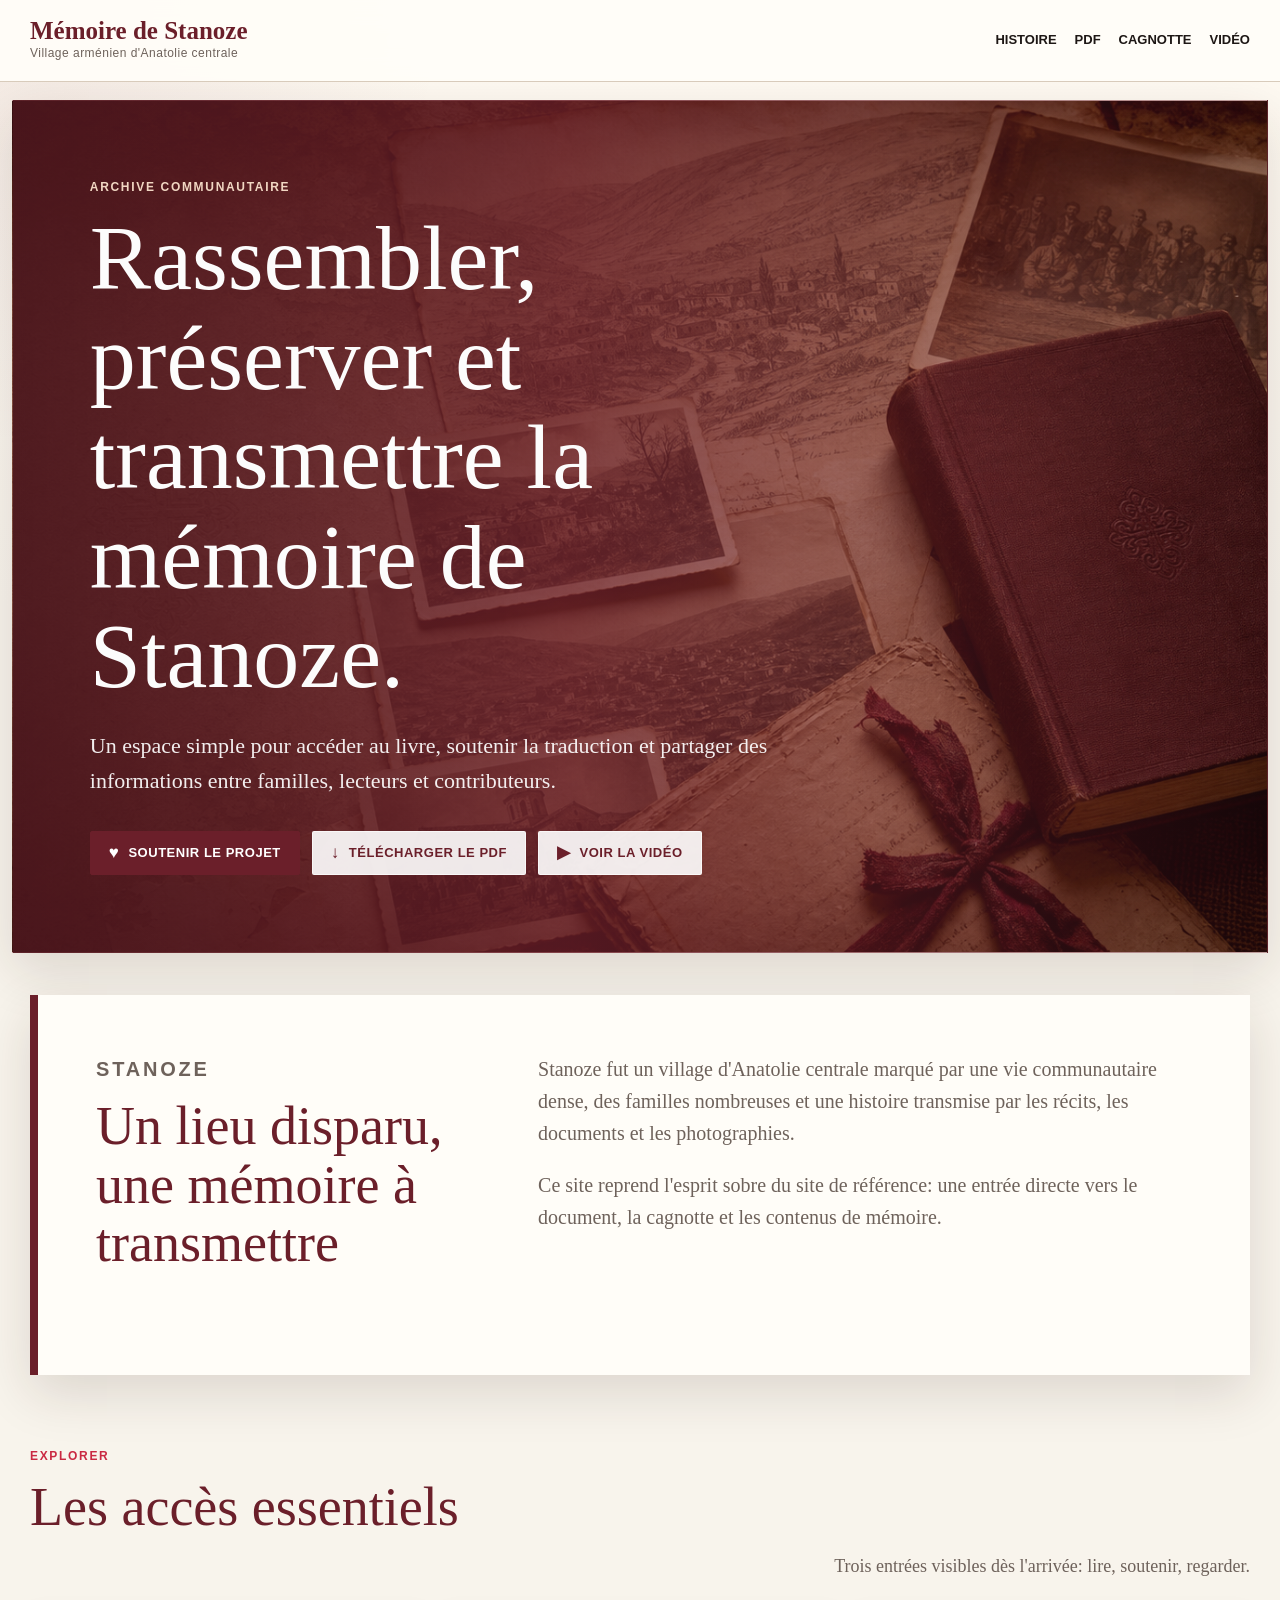
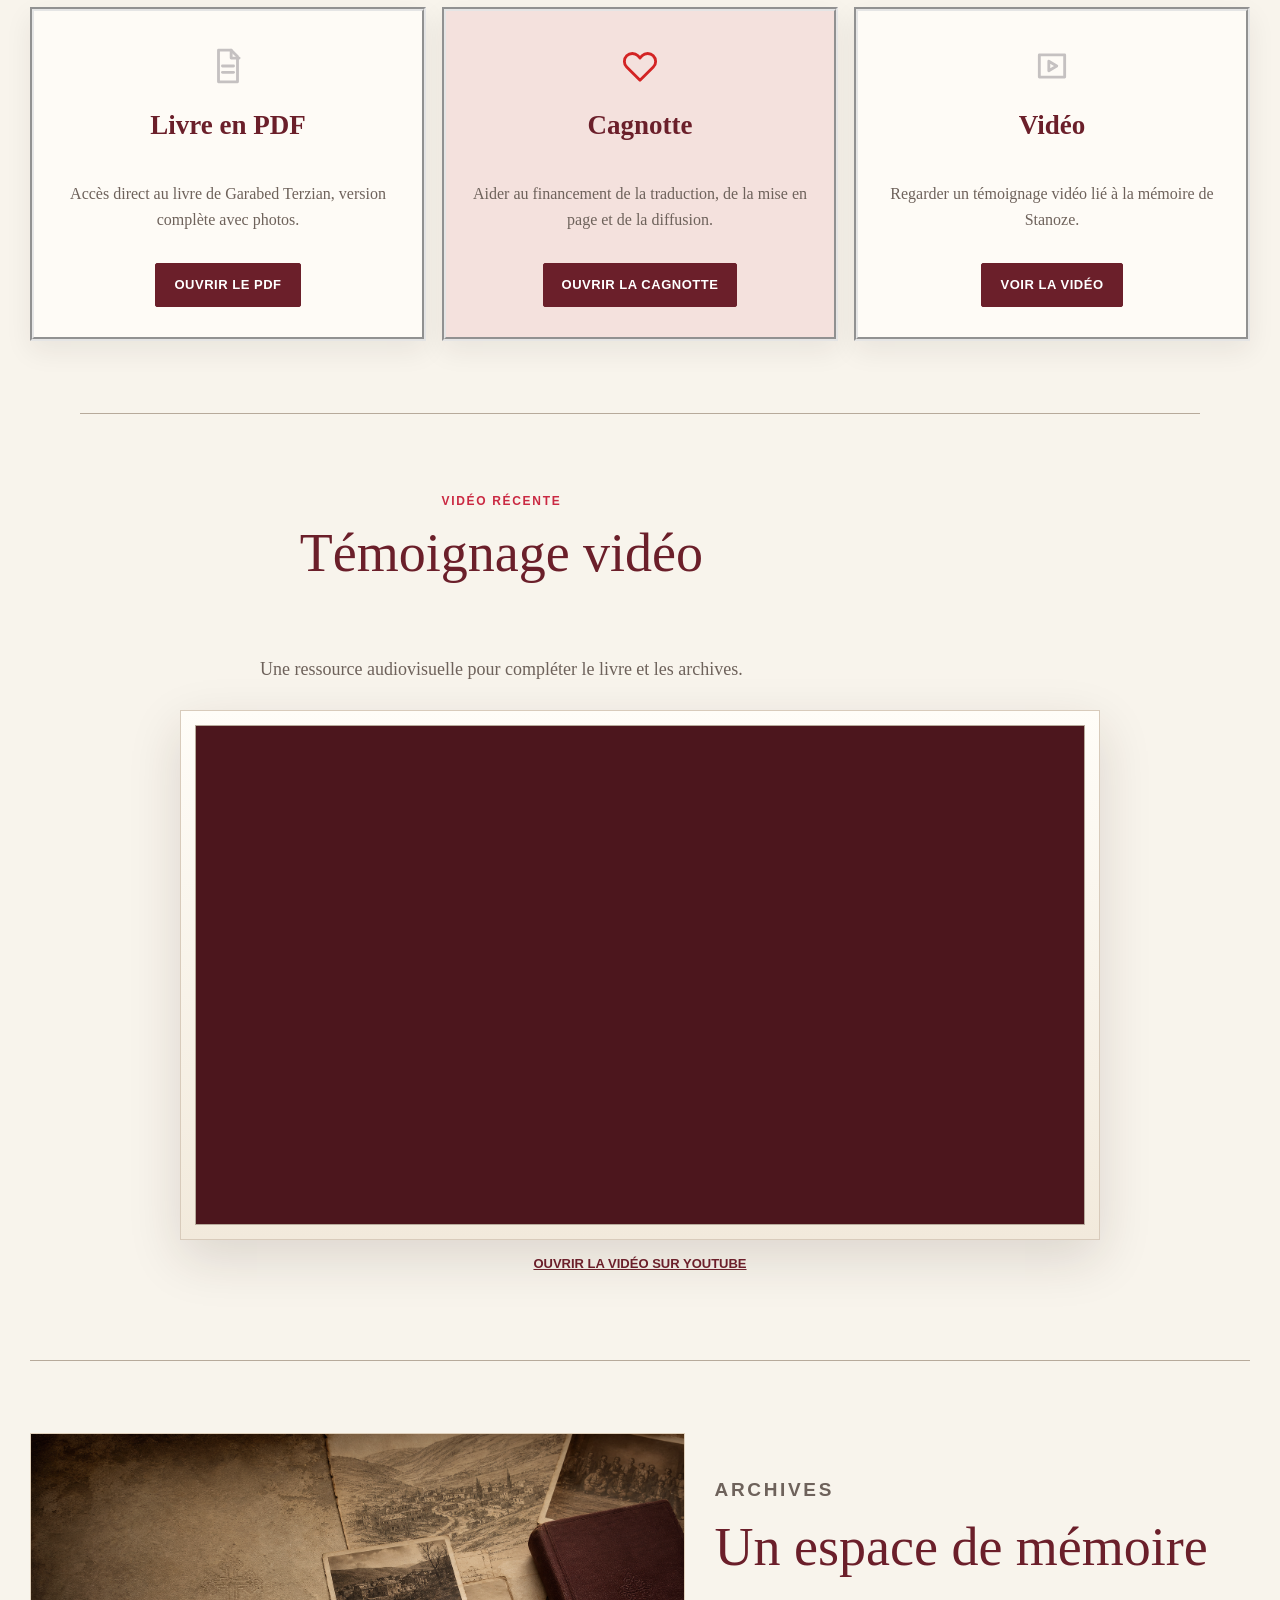
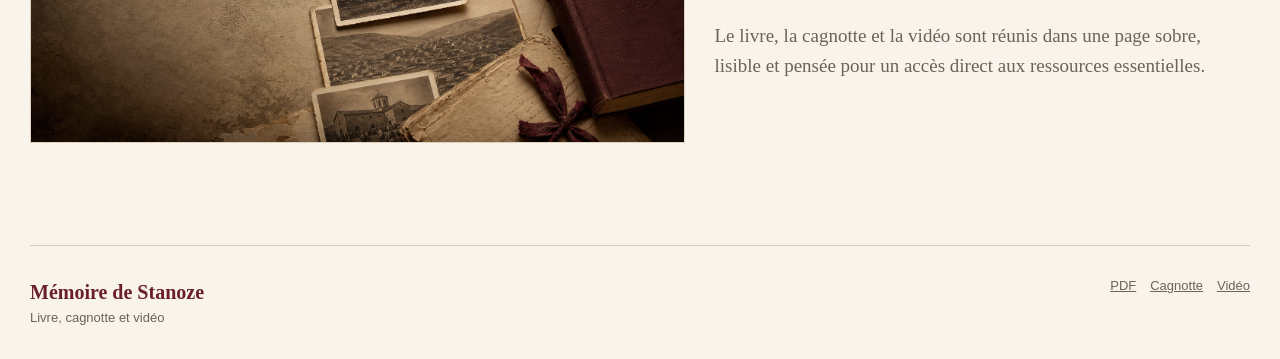
==== commit 06833aa9: "quick fix visuel vidéo et fix liens" ====
--- a/index.html
+++ b/index.html
@@ -31,8 +31,8 @@
 
         <nav class="site-nav" id="site-nav" aria-label="Navigation principale">
           <a href="#histoire">Histoire</a>
-          <a href="#documents">PDF</a>
-          <a href="#soutenir">Cagnotte</a>
+          <a data-link="pdf" href="https://memoire-stanoze.org/wp-content/uploads/2026/06/Garabed-Terzian-Stanoze-version-complete-avec-photos-beta.pdf" target="_blank" rel="noreferrer">PDF</a>
+          <a data-link="donation" href="https://app.lacagnottedesproches.fr/cagnotte/histoire-des-armeniens-de-stanoze/" target="_blank" rel="noreferrer">Cagnotte</a>
           <a href="#video">Vidéo</a>
         </nav>
       </div>
@@ -64,24 +64,35 @@
         </div>
       </section>
 
-      <section class="quote-panel" id="histoire" aria-labelledby="histoire-title">
-        <div class="section-label">Stanoze</div>
-        <h2 id="histoire-title">Un lieu disparu, une mémoire à transmettre</h2>
-        <p>
-          Stanoze fut un village d'Anatolie centrale marqué par une vie
-          communautaire dense, des familles nombreuses et une histoire transmise
-          par les récits, les documents et les photographies.
-        </p>
-        <p>
-          Ce site reprend l'esprit sobre du site de référence: une entrée
-          directe vers le document, la cagnotte et les contenus de mémoire.
-        </p>
+      <section class="quote-panel section-anchor" id="histoire" aria-labelledby="histoire-title">
+        <div class="quote-content">
+          <div>
+            <p class="section-label">Stanoze</p>
+            <h2 id="histoire-title">Un lieu disparu, une mémoire à transmettre</h2>
+          </div>
+          <div class="quote-text">
+            <p>
+              Stanoze fut un village d'Anatolie centrale marqué par une vie
+              communautaire dense, des familles nombreuses et une histoire transmise
+              par les récits, les documents et les photographies.
+            </p>
+            <p>
+              Ce site reprend l'esprit sobre du site de référence: une entrée
+              directe vers le document, la cagnotte et les contenus de mémoire.
+            </p>
+          </div>
+        </div>
       </section>
 
-      <section class="explore" aria-labelledby="explore-title">
+      <section class="explore section-anchor" id="ressources" aria-labelledby="explore-title">
         <div class="section-heading">
-          <p class="section-label">Explorer</p>
-          <h2 id="explore-title">Les accès essentiels</h2>
+          <div>
+            <p class="section-label">Explorer</p>
+            <h2 id="explore-title">Les accès essentiels</h2>
+          </div>
+          <p>
+            Trois entrées visibles dès l'arrivée: lire, soutenir, regarder.
+          </p>
         </div>
 
         <div class="card-grid">
@@ -124,7 +135,7 @@
         </div>
       </section>
 
-      <section class="video-section" id="video" aria-labelledby="video-title">
+      <section class="video-section section-anchor" id="video" aria-labelledby="video-title">
         <div class="section-heading">
           <div>
             <p class="section-label">Vidéo récente</p>
@@ -134,14 +145,16 @@
             Une ressource audiovisuelle pour compléter le livre et les archives.
           </p>
         </div>
-        <div class="video-frame">
-          <iframe
-            src="https://www.youtube-nocookie.com/embed/lPQADpsjyA0"
-            title="Vidéo Mémoire de Stanoze"
-            loading="lazy"
-            allow="accelerometer; autoplay; clipboard-write; encrypted-media; gyroscope; picture-in-picture; web-share"
-            allowfullscreen>
-          </iframe>
+        <div class="video-shell">
+          <div class="video-frame">
+            <iframe
+              src="https://www.youtube-nocookie.com/embed/lPQADpsjyA0"
+              title="Vidéo Mémoire de Stanoze"
+              loading="lazy"
+              allow="accelerometer; autoplay; clipboard-write; encrypted-media; gyroscope; picture-in-picture; web-share"
+              allowfullscreen>
+            </iframe>
+          </div>
         </div>
         <p class="video-link">
           <a href="https://youtu.be/lPQADpsjyA0" target="_blank" rel="noreferrer">Ouvrir la vidéo sur YouTube</a>
--- a/styles.css
+++ b/styles.css
@@ -22,6 +22,7 @@
 
 html {
   scroll-behavior: smooth;
+  scroll-padding-top: 92px;
 }
 
 body {
@@ -163,6 +164,10 @@
     linear-gradient(90deg, rgba(76, 22, 29, 0.94), rgba(107, 31, 42, 0.78) 44%, rgba(107, 31, 42, 0.2)),
     url("assets/archive-hero.png") center right / cover no-repeat;
   box-shadow: var(--shadow);
+}
+
+.section-anchor {
+  scroll-margin-top: 104px;
 }
 
 .hero-copy {
@@ -283,16 +288,26 @@
 .quote-panel {
   position: relative;
   margin-top: 42px;
-  padding: clamp(34px, 5vw, 58px);
   border-left: 8px solid var(--wine);
   background: var(--white);
   box-shadow: var(--shadow);
+}
+
+.quote-content {
+  display: grid;
+  grid-template-columns: minmax(240px, 0.74fr) minmax(0, 1.26fr);
+  gap: clamp(24px, 5vw, 58px);
+  padding: clamp(34px, 5vw, 58px);
 }
 
 .quote-panel p {
   max-width: 980px;
   color: var(--muted);
   font-size: 20px;
+}
+
+.quote-text p:last-child {
+  margin-bottom: 0;
 }
 
 .explore,
@@ -308,20 +323,34 @@
   margin-bottom: 26px;
 }
 
+.section-heading > p {
+  max-width: 460px;
+  margin-bottom: 0;
+  color: var(--muted);
+  font-size: 18px;
+}
+
 .card-grid {
   display: grid;
   grid-template-columns: repeat(3, minmax(0, 1fr));
-  gap: 10px;
+  gap: 16px;
 }
 
 .feature-card {
-  min-height: 286px;
+  min-height: 304px;
   display: grid;
   align-content: start;
   gap: 14px;
   border: 4px groove #e5e5e5;
-  padding: 26px;
+  padding: 30px 26px;
   background: rgba(255, 253, 248, 0.84);
+  box-shadow: 0 10px 26px rgba(49, 28, 24, 0.07);
+  transition: transform 160ms ease, box-shadow 160ms ease;
+}
+
+.feature-card:hover {
+  transform: translateY(-3px);
+  box-shadow: 0 18px 36px rgba(49, 28, 24, 0.12);
 }
 
 .feature-card.support {
@@ -366,19 +395,38 @@
 }
 
 .video-section {
+  width: min(1120px, calc(100% - 32px));
+  padding-top: 78px;
   border-top: 1px solid var(--line-strong);
-}
-
-.video-section .section-heading p:not(.section-label) {
-  max-width: 520px;
-  color: var(--muted);
+  text-align: center;
+}
+
+.video-section .section-heading {
+  display: grid;
+  justify-items: center;
+  max-width: 760px;
+  margin-right: auto;
+  margin-left: auto;
+  text-align: center;
+}
+
+.video-section .section-heading > p {
+  max-width: 620px;
+}
+
+.video-shell {
+  max-width: 920px;
+  margin: 0 auto;
+  padding: 14px;
+  border: 1px solid var(--line);
+  background: linear-gradient(180deg, #fffdf8, #f2eadc);
+  box-shadow: var(--shadow);
 }
 
 .video-frame {
   overflow: hidden;
-  border: 1px solid var(--line);
+  border: 1px solid var(--line-strong);
   background: var(--wine-deep);
-  box-shadow: var(--shadow);
   aspect-ratio: 16 / 9;
 }
 
@@ -391,7 +439,7 @@
 
 .video-link {
   margin-top: 14px;
-  text-align: right;
+  text-align: center;
   font-family: var(--sans);
   font-size: 13px;
   font-weight: 700;
@@ -408,7 +456,7 @@
   gap: 30px;
   width: min(1220px, calc(100% - 32px));
   margin: 0 auto 30px;
-  padding: 34px 0 72px;
+  padding: 72px 0;
   border-top: 1px solid var(--line-strong);
 }
 
@@ -507,6 +555,7 @@
   }
 
   .card-grid,
+  .quote-content,
   .archive-band {
     grid-template-columns: 1fr;
   }
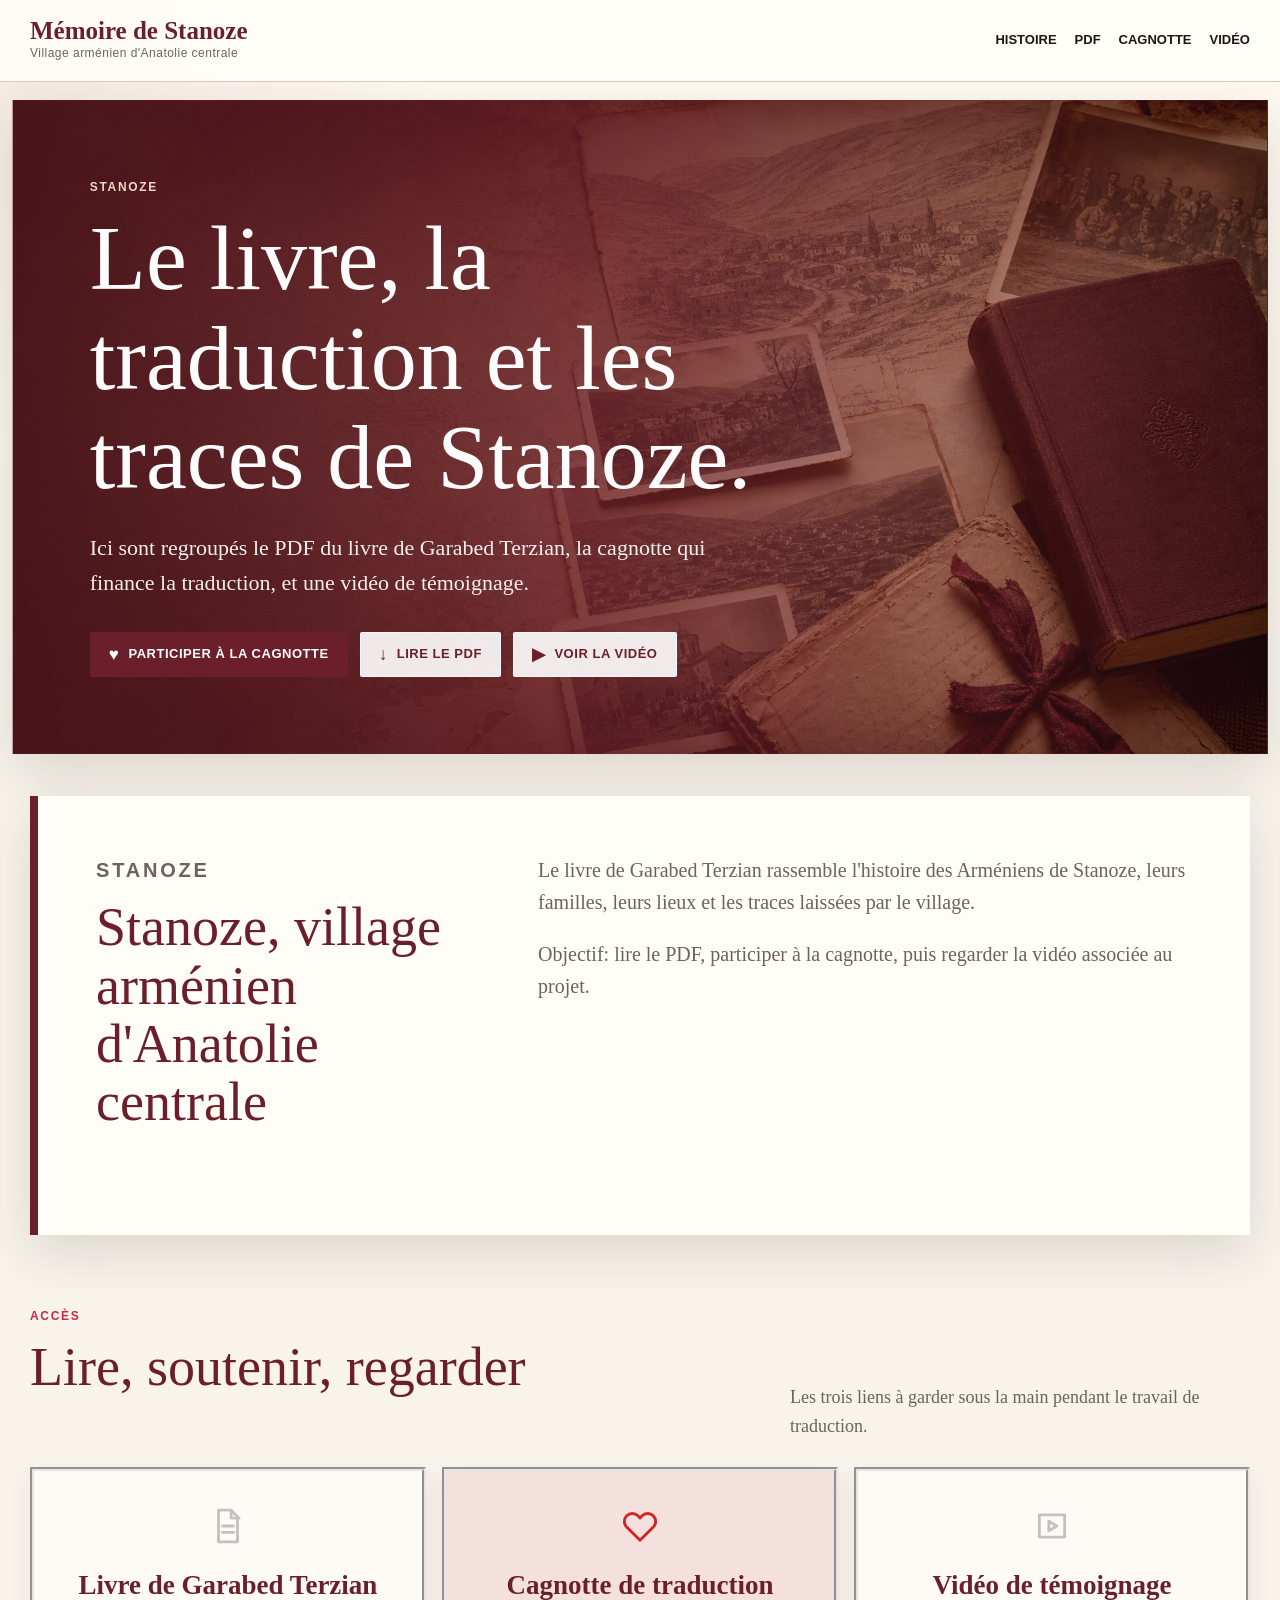
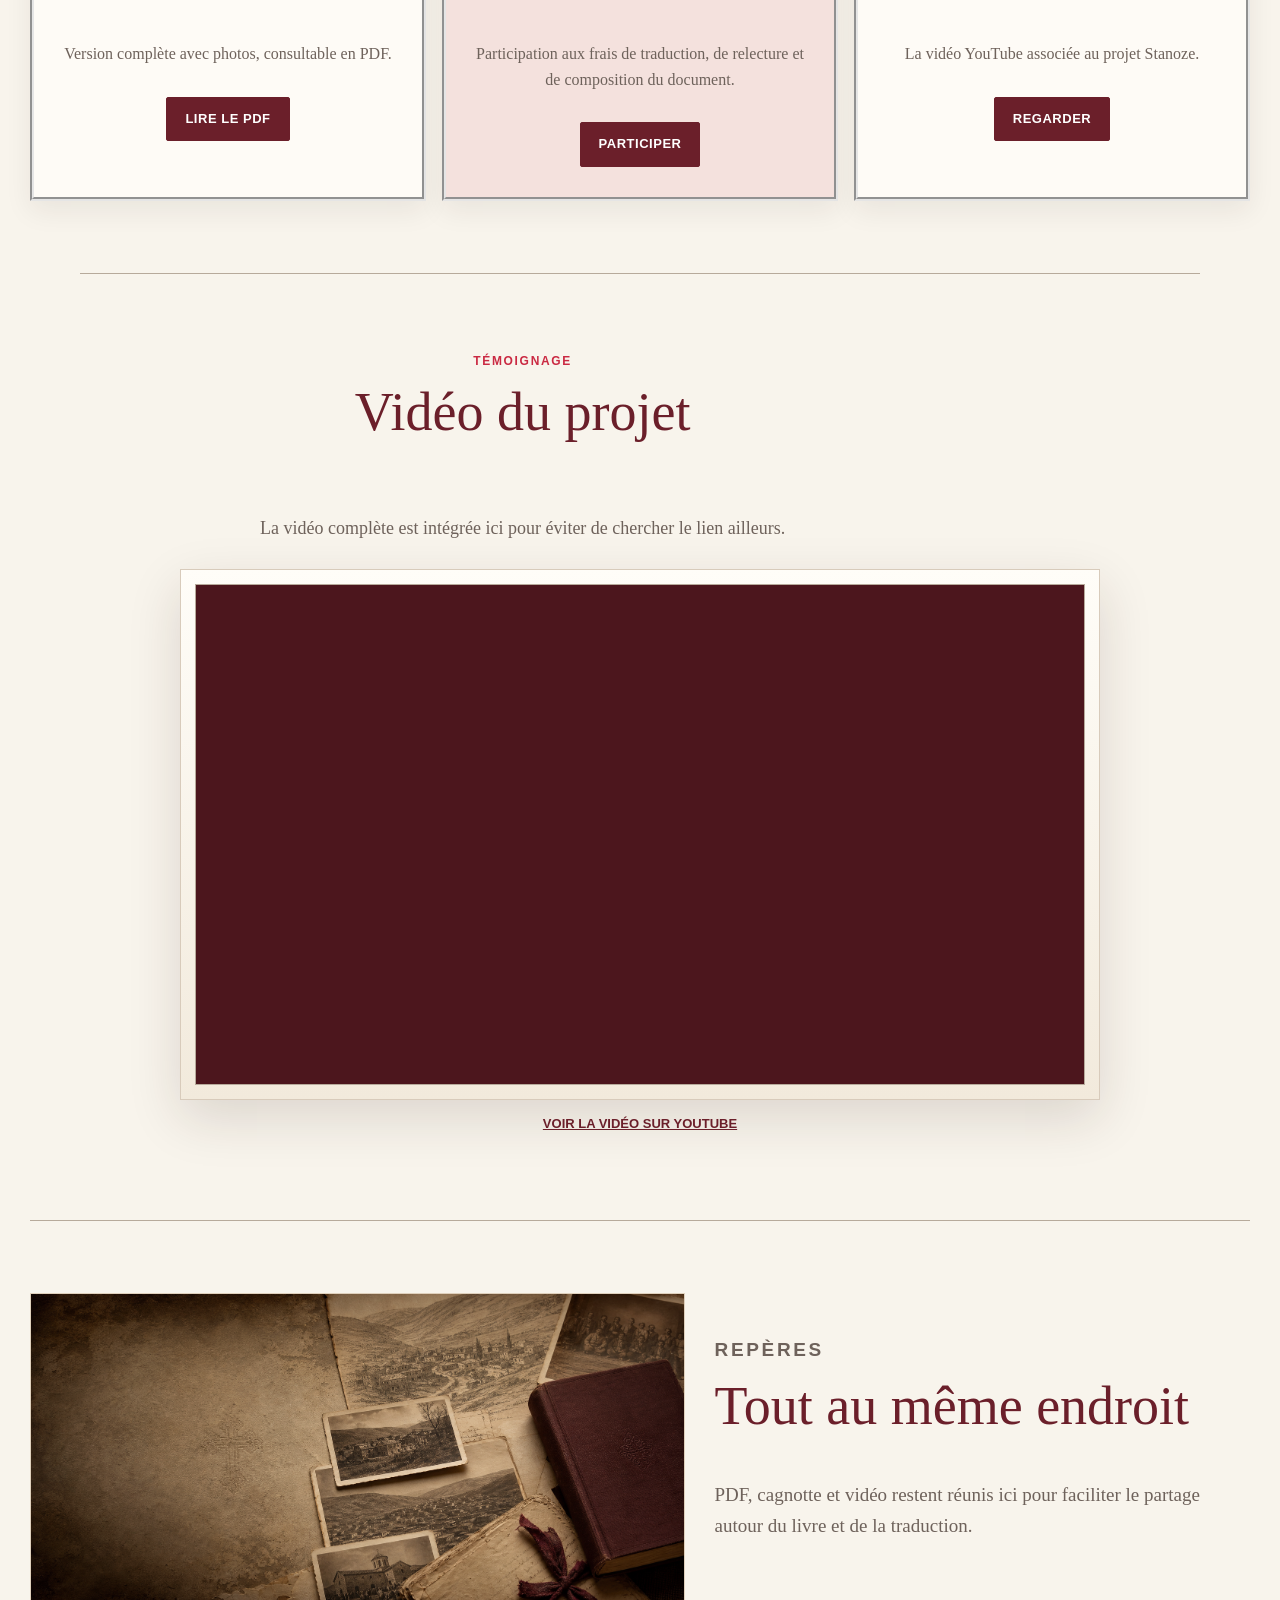
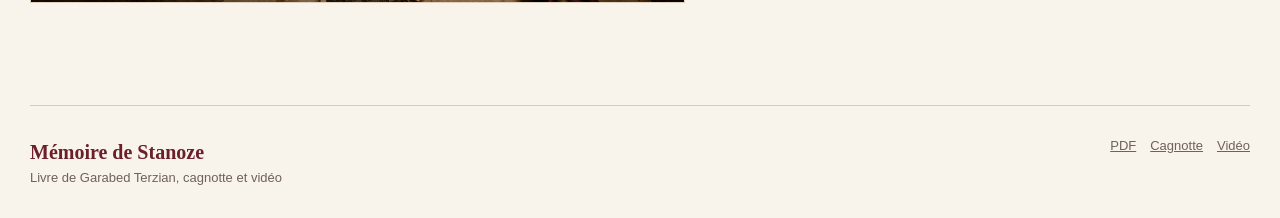
==== commit aeb9e125: "clean code" ====
--- a/index.html
+++ b/index.html
@@ -4,9 +4,9 @@
     <meta charset="utf-8">
     <meta name="viewport" content="width=device-width, initial-scale=1">
     <title>Mémoire de Stanoze</title>
-    <meta name="description" content="Mémoire de Stanoze : livre, cagnotte et vidéo.">
+    <meta name="description" content="Mémoire de Stanoze : livre de Garabed Terzian, cagnotte de traduction et vidéo.">
     <meta property="og:title" content="Mémoire de Stanoze">
-    <meta property="og:description" content="Rassembler, préserver et transmettre la mémoire de Stanoze.">
+    <meta property="og:description" content="Livre de Garabed Terzian, cagnotte de traduction et vidéo sur Stanoze.">
     <meta property="og:type" content="website">
     <link rel="preload" as="image" href="assets/archive-hero.png">
     <link rel="stylesheet" href="styles.css">
@@ -15,24 +15,24 @@
   <body>
     <a class="skip-link" href="#contenu">Aller au contenu</a>
 
-    <header class="site-header" id="accueil">
+    <header class="entete" id="accueil">
       <div class="header-inner">
         <a class="brand" href="#accueil" aria-label="Accueil">
           <span class="brand-title">Mémoire de Stanoze</span>
           <span class="brand-subtitle">Village arménien d'Anatolie centrale</span>
         </a>
 
-        <button class="menu-toggle" type="button" aria-expanded="false" aria-controls="site-nav">
+        <button class="menu-toggle" type="button" aria-expanded="false" aria-controls="navigation-principale">
           <span></span>
           <span></span>
           <span></span>
           <span class="sr-only">Menu</span>
         </button>
 
-        <nav class="site-nav" id="site-nav" aria-label="Navigation principale">
+        <nav class="navigation-principale" id="navigation-principale" aria-label="Navigation principale">
           <a href="#histoire">Histoire</a>
-          <a data-link="pdf" href="https://memoire-stanoze.org/wp-content/uploads/2026/06/Garabed-Terzian-Stanoze-version-complete-avec-photos-beta.pdf" target="_blank" rel="noreferrer">PDF</a>
-          <a data-link="donation" href="https://app.lacagnottedesproches.fr/cagnotte/histoire-des-armeniens-de-stanoze/" target="_blank" rel="noreferrer">Cagnotte</a>
+          <a data-link="livrePdf" href="https://memoire-stanoze.org/wp-content/uploads/2026/06/Garabed-Terzian-Stanoze-version-complete-avec-photos-beta.pdf" target="_blank" rel="noreferrer">PDF</a>
+          <a data-link="cagnotte" href="https://app.lacagnottedesproches.fr/cagnotte/histoire-des-armeniens-de-stanoze/">Cagnotte</a>
           <a href="#video">Vidéo</a>
         </nav>
       </div>
@@ -41,20 +41,20 @@
     <main id="contenu">
       <section class="hero">
         <div class="hero-copy">
-          <p class="kicker">Archive communautaire</p>
-          <h1>Rassembler, préserver et transmettre la mémoire de Stanoze.</h1>
+          <p class="kicker">Stanoze</p>
+          <h1>Le livre, la traduction et les traces de Stanoze.</h1>
           <p>
-            Un espace simple pour accéder au livre, soutenir la traduction et
-            partager des informations entre familles, lecteurs et contributeurs.
+            Ici sont regroupés le PDF du livre de Garabed Terzian, la cagnotte
+            qui finance la traduction, et une vidéo de témoignage.
           </p>
           <div class="hero-actions" aria-label="Actions principales">
-            <a class="button button-primary" data-link="donation" href="https://app.lacagnottedesproches.fr/cagnotte/histoire-des-armeniens-de-stanoze/" target="_blank" rel="noreferrer">
+            <a class="button button-primary" data-link="cagnotte" href="https://app.lacagnottedesproches.fr/cagnotte/histoire-des-armeniens-de-stanoze/" target="_blank" rel="noreferrer">
               <span class="icon" aria-hidden="true">♥</span>
-              Soutenir le projet
+              Participer à la cagnotte
             </a>
-            <a class="button button-light" data-link="pdf" href="https://memoire-stanoze.org/wp-content/uploads/2026/06/Garabed-Terzian-Stanoze-version-complete-avec-photos-beta.pdf" target="_blank" rel="noreferrer">
+            <a class="button button-light" data-link="livrePdf" href="https://memoire-stanoze.org/wp-content/uploads/2026/06/Garabed-Terzian-Stanoze-version-complete-avec-photos-beta.pdf" target="_blank" rel="noreferrer">
               <span class="icon" aria-hidden="true">↓</span>
-              Télécharger le PDF
+              Lire le PDF
             </a>
             <a class="button button-light" href="#video">
               <span class="icon" aria-hidden="true">▶</span>
@@ -68,17 +68,17 @@
         <div class="quote-content">
           <div>
             <p class="section-label">Stanoze</p>
-            <h2 id="histoire-title">Un lieu disparu, une mémoire à transmettre</h2>
+            <h2 id="histoire-title">Stanoze, village arménien d'Anatolie centrale</h2>
           </div>
           <div class="quote-text">
             <p>
-              Stanoze fut un village d'Anatolie centrale marqué par une vie
-              communautaire dense, des familles nombreuses et une histoire transmise
-              par les récits, les documents et les photographies.
+              Le livre de Garabed Terzian rassemble l'histoire des Arméniens
+              de Stanoze, leurs familles, leurs lieux et les traces laissées
+              par le village.
             </p>
             <p>
-              Ce site reprend l'esprit sobre du site de référence: une entrée
-              directe vers le document, la cagnotte et les contenus de mémoire.
+              Objectif: lire le PDF, participer à la cagnotte, puis regarder
+              la vidéo associée au projet.
             </p>
           </div>
         </div>
@@ -87,11 +87,11 @@
       <section class="explore section-anchor" id="ressources" aria-labelledby="explore-title">
         <div class="section-heading">
           <div>
-            <p class="section-label">Explorer</p>
-            <h2 id="explore-title">Les accès essentiels</h2>
+            <p class="section-label">Accès</p>
+            <h2 id="explore-title">Lire, soutenir, regarder</h2>
           </div>
           <p>
-            Trois entrées visibles dès l'arrivée: lire, soutenir, regarder.
+            Les trois liens à garder sous la main pendant le travail de traduction.
           </p>
         </div>
 
@@ -105,9 +105,9 @@
                 <path d="M8.5 16h7"></path>
               </svg>
             </div>
-            <h3>Livre en PDF</h3>
-            <p>Accès direct au livre de Garabed Terzian, version complète avec photos.</p>
-            <a class="card-link" data-link="pdf" href="https://memoire-stanoze.org/wp-content/uploads/2026/06/Garabed-Terzian-Stanoze-version-complete-avec-photos-beta.pdf" target="_blank" rel="noreferrer">Ouvrir le PDF</a>
+            <h3>Livre de Garabed Terzian</h3>
+            <p>Version complète avec photos, consultable en PDF.</p>
+            <a class="card-link" data-link="livrePdf" href="https://memoire-stanoze.org/wp-content/uploads/2026/06/Garabed-Terzian-Stanoze-version-complete-avec-photos-beta.pdf" target="_blank" rel="noreferrer">Lire le PDF</a>
           </article>
 
           <article class="feature-card support" id="soutenir">
@@ -116,9 +116,9 @@
                 <path d="M20.4 5.6a5 5 0 0 0-7.1 0L12 6.9l-1.3-1.3a5 5 0 0 0-7.1 7.1L12 21l8.4-8.3a5 5 0 0 0 0-7.1z"></path>
               </svg>
             </div>
-            <h3>Cagnotte</h3>
-            <p>Aider au financement de la traduction, de la mise en page et de la diffusion.</p>
-            <a class="card-link" data-link="donation" href="https://app.lacagnottedesproches.fr/cagnotte/histoire-des-armeniens-de-stanoze/" target="_blank" rel="noreferrer">Ouvrir la cagnotte</a>
+            <h3>Cagnotte de traduction</h3>
+            <p>Participation aux frais de traduction, de relecture et de composition du document.</p>
+            <a class="card-link" data-link="cagnotte" href="https://app.lacagnottedesproches.fr/cagnotte/histoire-des-armeniens-de-stanoze/" target="_blank" rel="noreferrer">Participer</a>
           </article>
 
           <article class="feature-card" id="video-card">
@@ -128,9 +128,9 @@
                 <path d="M10 9l5 3-5 3z"></path>
               </svg>
             </div>
-            <h3>Vidéo</h3>
-            <p>Regarder un témoignage vidéo lié à la mémoire de Stanoze.</p>
-            <a class="card-link" href="#video">Voir la vidéo</a>
+            <h3>Vidéo de témoignage</h3>
+            <p>La vidéo YouTube associée au projet Stanoze.</p>
+            <a class="card-link" href="#video">Regarder</a>
           </article>
         </div>
       </section>
@@ -138,18 +138,18 @@
       <section class="video-section section-anchor" id="video" aria-labelledby="video-title">
         <div class="section-heading">
           <div>
-            <p class="section-label">Vidéo récente</p>
-            <h2 id="video-title">Témoignage vidéo</h2>
+            <p class="section-label">Témoignage</p>
+            <h2 id="video-title">Vidéo du projet</h2>
           </div>
           <p>
-            Une ressource audiovisuelle pour compléter le livre et les archives.
+            La vidéo complète est intégrée ici pour éviter de chercher le lien ailleurs.
           </p>
         </div>
         <div class="video-shell">
           <div class="video-frame">
             <iframe
               src="https://www.youtube-nocookie.com/embed/lPQADpsjyA0"
-              title="Vidéo Mémoire de Stanoze"
+              title="Vidéo du projet Mémoire de Stanoze"
               loading="lazy"
               allow="accelerometer; autoplay; clipboard-write; encrypted-media; gyroscope; picture-in-picture; web-share"
               allowfullscreen>
@@ -157,31 +157,31 @@
           </div>
         </div>
         <p class="video-link">
-          <a href="https://youtu.be/lPQADpsjyA0" target="_blank" rel="noreferrer">Ouvrir la vidéo sur YouTube</a>
+          <a href="https://youtu.be/lPQADpsjyA0" target="_blank" rel="noreferrer">Voir la vidéo sur YouTube</a>
         </p>
       </section>
 
       <section class="archive-band" aria-labelledby="archive-title">
         <div class="archive-image" role="img" aria-label="Composition d'archives, livre et photographies anciennes"></div>
         <div class="archive-copy">
-          <p class="section-label">Archives</p>
-          <h2 id="archive-title">Un espace de mémoire</h2>
+          <p class="section-label">Repères</p>
+          <h2 id="archive-title">Tout au même endroit</h2>
           <p>
-            Le livre, la cagnotte et la vidéo sont réunis dans une page sobre,
-            lisible et pensée pour un accès direct aux ressources essentielles.
+            PDF, cagnotte et vidéo restent réunis ici pour faciliter le partage
+            autour du livre et de la traduction.
           </p>
         </div>
       </section>
     </main>
 
-    <footer class="site-footer">
+    <footer class="pied">
       <div>
         <strong>Mémoire de Stanoze</strong>
-        <span>Livre, cagnotte et vidéo</span>
+        <span>Livre de Garabed Terzian, cagnotte et vidéo</span>
       </div>
       <div class="footer-links">
-        <a data-link="pdf" href="https://memoire-stanoze.org/wp-content/uploads/2026/06/Garabed-Terzian-Stanoze-version-complete-avec-photos-beta.pdf" target="_blank" rel="noreferrer">PDF</a>
-        <a data-link="donation" href="https://app.lacagnottedesproches.fr/cagnotte/histoire-des-armeniens-de-stanoze/" target="_blank" rel="noreferrer">Cagnotte</a>
+        <a data-link="livrePdf" href="https://memoire-stanoze.org/wp-content/uploads/2026/06/Garabed-Terzian-Stanoze-version-complete-avec-photos-beta.pdf" target="_blank" rel="noreferrer">PDF</a>
+        <a data-link="cagnotte" href="https://app.lacagnottedesproches.fr/cagnotte/histoire-des-armeniens-de-stanoze/" target="_blank" rel="noreferrer">Cagnotte</a>
         <a href="#video">Vidéo</a>
       </div>
     </footer>
--- a/styles.css
+++ b/styles.css
@@ -66,7 +66,7 @@
   color: white;
 }
 
-.site-header {
+.entete {
   position: sticky;
   top: 0;
   z-index: 20;
@@ -104,7 +104,7 @@
   letter-spacing: 0.04em;
 }
 
-.site-nav {
+.navigation-principale {
   display: flex;
   align-items: center;
   gap: 18px;
@@ -114,12 +114,12 @@
   text-transform: uppercase;
 }
 
-.site-nav a {
+.navigation-principale a {
   position: relative;
   text-decoration: none;
 }
 
-.site-nav a::after {
+.navigation-principale a::after {
   position: absolute;
   left: 0;
   bottom: -7px;
@@ -130,8 +130,8 @@
   transition: width 180ms ease;
 }
 
-.site-nav a:hover::after,
-.site-nav a:focus-visible::after {
+.navigation-principale a:hover::after,
+.navigation-principale a:focus-visible::after {
   width: 100%;
 }
 
@@ -323,7 +323,7 @@
   margin-bottom: 26px;
 }
 
-.section-heading > p {
+.section-heading>p {
   max-width: 460px;
   margin-bottom: 0;
   color: var(--muted);
@@ -410,7 +410,7 @@
   text-align: center;
 }
 
-.video-section .section-heading > p {
+.video-section .section-heading>p {
   max-width: 620px;
 }
 
@@ -482,7 +482,7 @@
   outline-offset: 2px;
 }
 
-.site-footer {
+.pied {
   width: min(1220px, calc(100% - 32px));
   display: flex;
   justify-content: space-between;
@@ -495,7 +495,7 @@
   font-size: 13px;
 }
 
-.site-footer strong {
+.pied strong {
   display: block;
   color: var(--wine);
   font-family: var(--serif);
@@ -527,7 +527,7 @@
     display: inline-block;
   }
 
-  .site-nav {
+  .navigation-principale {
     position: absolute;
     top: 100%;
     right: 16px;
@@ -541,16 +541,16 @@
     box-shadow: var(--shadow);
   }
 
-  .site-nav.open {
+  .navigation-principale.open {
     display: flex;
   }
 
-  .site-nav a {
+  .navigation-principale a {
     padding: 14px 16px;
     border-bottom: 1px solid var(--line);
   }
 
-  .site-nav a:last-child {
+  .navigation-principale a:last-child {
     border-bottom: 0;
   }
 
@@ -579,7 +579,7 @@
   }
 
   .hero-actions,
-  .site-footer,
+  .pied,
   .footer-links {
     align-items: stretch;
     flex-direction: column;
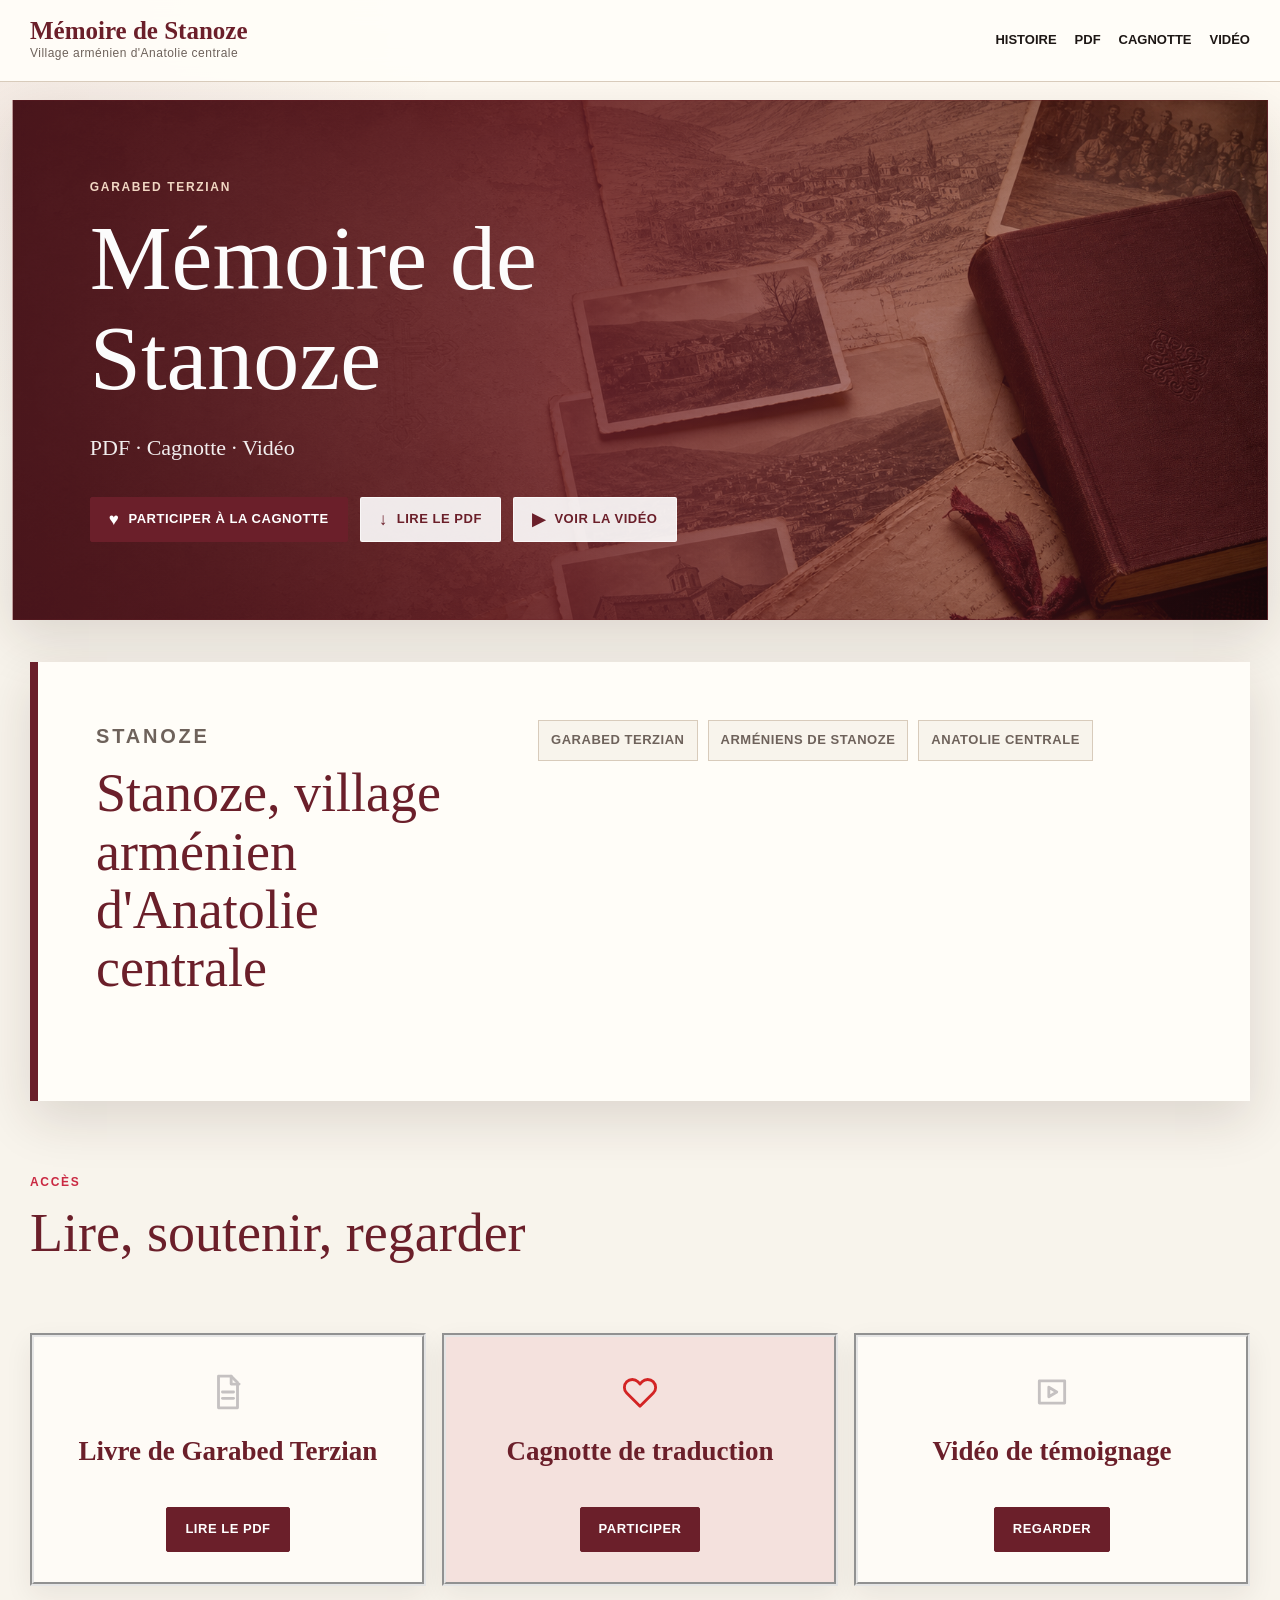
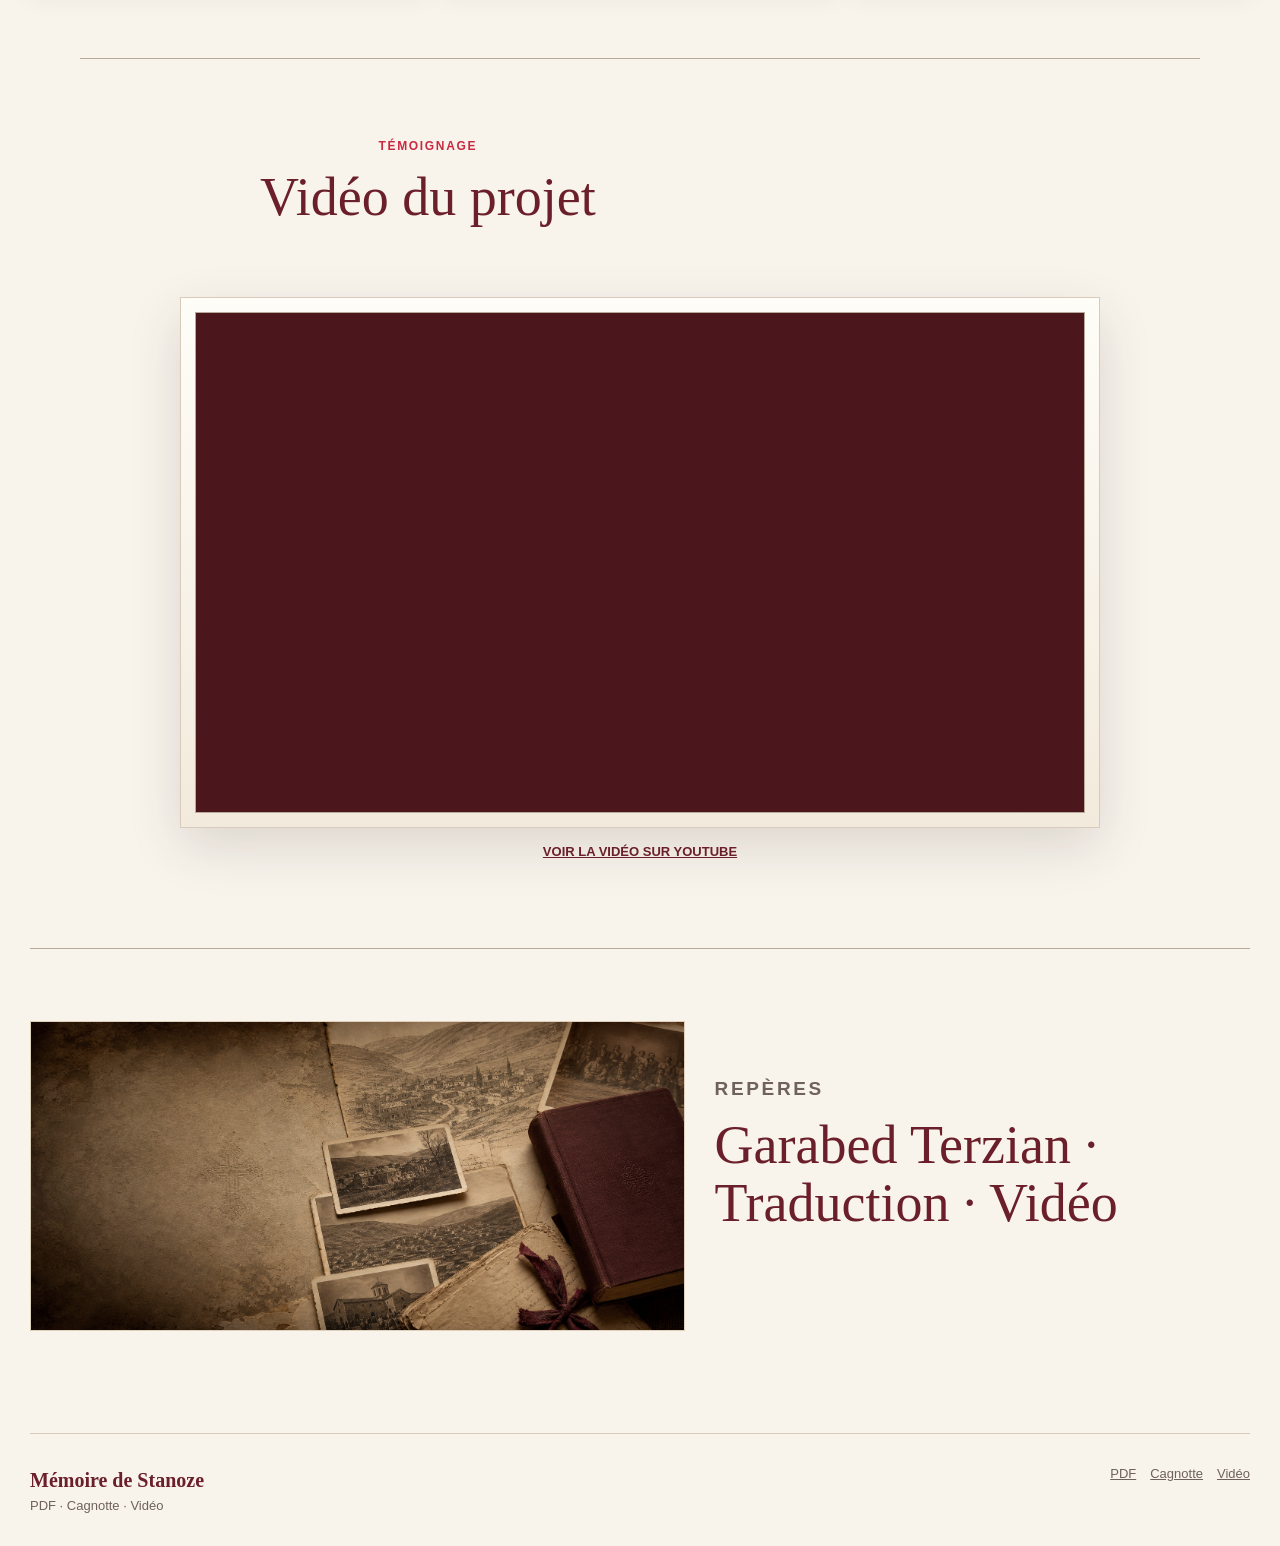
==== commit 96047f71: "clean code" ====
--- a/index.html
+++ b/index.html
@@ -4,9 +4,9 @@
     <meta charset="utf-8">
     <meta name="viewport" content="width=device-width, initial-scale=1">
     <title>Mémoire de Stanoze</title>
-    <meta name="description" content="Mémoire de Stanoze : livre de Garabed Terzian, cagnotte de traduction et vidéo.">
+    <meta name="description" content="Mémoire de Stanoze — PDF, cagnotte, vidéo.">
     <meta property="og:title" content="Mémoire de Stanoze">
-    <meta property="og:description" content="Livre de Garabed Terzian, cagnotte de traduction et vidéo sur Stanoze.">
+    <meta property="og:description" content="PDF, cagnotte et vidéo autour de Stanoze.">
     <meta property="og:type" content="website">
     <link rel="preload" as="image" href="assets/archive-hero.png">
     <link rel="stylesheet" href="styles.css">
@@ -41,12 +41,9 @@
     <main id="contenu">
       <section class="hero">
         <div class="hero-copy">
-          <p class="kicker">Stanoze</p>
-          <h1>Le livre, la traduction et les traces de Stanoze.</h1>
-          <p>
-            Ici sont regroupés le PDF du livre de Garabed Terzian, la cagnotte
-            qui finance la traduction, et une vidéo de témoignage.
-          </p>
+          <p class="kicker">Garabed Terzian</p>
+          <h1>Mémoire de Stanoze</h1>
+          <p>PDF · Cagnotte · Vidéo</p>
           <div class="hero-actions" aria-label="Actions principales">
             <a class="button button-primary" data-link="cagnotte" href="https://app.lacagnottedesproches.fr/cagnotte/histoire-des-armeniens-de-stanoze/" target="_blank" rel="noreferrer">
               <span class="icon" aria-hidden="true">♥</span>
@@ -71,15 +68,11 @@
             <h2 id="histoire-title">Stanoze, village arménien d'Anatolie centrale</h2>
           </div>
           <div class="quote-text">
-            <p>
-              Le livre de Garabed Terzian rassemble l'histoire des Arméniens
-              de Stanoze, leurs familles, leurs lieux et les traces laissées
-              par le village.
-            </p>
-            <p>
-              Objectif: lire le PDF, participer à la cagnotte, puis regarder
-              la vidéo associée au projet.
-            </p>
+            <ul class="repere-list">
+              <li>Garabed Terzian</li>
+              <li>Arméniens de Stanoze</li>
+              <li>Anatolie centrale</li>
+            </ul>
           </div>
         </div>
       </section>
@@ -90,9 +83,6 @@
             <p class="section-label">Accès</p>
             <h2 id="explore-title">Lire, soutenir, regarder</h2>
           </div>
-          <p>
-            Les trois liens à garder sous la main pendant le travail de traduction.
-          </p>
         </div>
 
         <div class="card-grid">
@@ -106,7 +96,6 @@
               </svg>
             </div>
             <h3>Livre de Garabed Terzian</h3>
-            <p>Version complète avec photos, consultable en PDF.</p>
             <a class="card-link" data-link="livrePdf" href="https://memoire-stanoze.org/wp-content/uploads/2026/06/Garabed-Terzian-Stanoze-version-complete-avec-photos-beta.pdf" target="_blank" rel="noreferrer">Lire le PDF</a>
           </article>
 
@@ -117,7 +106,6 @@
               </svg>
             </div>
             <h3>Cagnotte de traduction</h3>
-            <p>Participation aux frais de traduction, de relecture et de composition du document.</p>
             <a class="card-link" data-link="cagnotte" href="https://app.lacagnottedesproches.fr/cagnotte/histoire-des-armeniens-de-stanoze/" target="_blank" rel="noreferrer">Participer</a>
           </article>
 
@@ -129,7 +117,6 @@
               </svg>
             </div>
             <h3>Vidéo de témoignage</h3>
-            <p>La vidéo YouTube associée au projet Stanoze.</p>
             <a class="card-link" href="#video">Regarder</a>
           </article>
         </div>
@@ -141,9 +128,6 @@
             <p class="section-label">Témoignage</p>
             <h2 id="video-title">Vidéo du projet</h2>
           </div>
-          <p>
-            La vidéo complète est intégrée ici pour éviter de chercher le lien ailleurs.
-          </p>
         </div>
         <div class="video-shell">
           <div class="video-frame">
@@ -165,11 +149,7 @@
         <div class="archive-image" role="img" aria-label="Composition d'archives, livre et photographies anciennes"></div>
         <div class="archive-copy">
           <p class="section-label">Repères</p>
-          <h2 id="archive-title">Tout au même endroit</h2>
-          <p>
-            PDF, cagnotte et vidéo restent réunis ici pour faciliter le partage
-            autour du livre et de la traduction.
-          </p>
+          <h2 id="archive-title">Garabed Terzian · Traduction · Vidéo</h2>
         </div>
       </section>
     </main>
@@ -177,7 +157,7 @@
     <footer class="pied">
       <div>
         <strong>Mémoire de Stanoze</strong>
-        <span>Livre de Garabed Terzian, cagnotte et vidéo</span>
+        <span>PDF · Cagnotte · Vidéo</span>
       </div>
       <div class="footer-links">
         <a data-link="livrePdf" href="https://memoire-stanoze.org/wp-content/uploads/2026/06/Garabed-Terzian-Stanoze-version-complete-avec-photos-beta.pdf" target="_blank" rel="noreferrer">PDF</a>
--- a/styles.css
+++ b/styles.css
@@ -306,8 +306,25 @@
   font-size: 20px;
 }
 
-.quote-text p:last-child {
-  margin-bottom: 0;
+.repere-list {
+  display: flex;
+  flex-wrap: wrap;
+  gap: 10px;
+  margin: 0;
+  padding: 0;
+  list-style: none;
+}
+
+.repere-list li {
+  border: 1px solid var(--line);
+  padding: 9px 12px;
+  background: var(--paper);
+  color: var(--muted);
+  font-family: var(--sans);
+  font-size: 13px;
+  font-weight: 700;
+  letter-spacing: 0.04em;
+  text-transform: uppercase;
 }
 
 .explore,
@@ -323,13 +340,6 @@
   margin-bottom: 26px;
 }
 
-.section-heading>p {
-  max-width: 460px;
-  margin-bottom: 0;
-  color: var(--muted);
-  font-size: 18px;
-}
-
 .card-grid {
   display: grid;
   grid-template-columns: repeat(3, minmax(0, 1fr));
@@ -337,7 +347,7 @@
 }
 
 .feature-card {
-  min-height: 304px;
+  min-height: 246px;
   display: grid;
   align-content: start;
   gap: 14px;
@@ -380,13 +390,8 @@
   stroke-width: 1.8;
 }
 
-.feature-card h3,
-.feature-card p {
+.feature-card h3 {
   text-align: center;
-}
-
-.feature-card p {
-  color: var(--muted);
 }
 
 .feature-card .card-link {
@@ -408,10 +413,6 @@
   margin-right: auto;
   margin-left: auto;
   text-align: center;
-}
-
-.video-section .section-heading>p {
-  max-width: 620px;
 }
 
 .video-shell {
